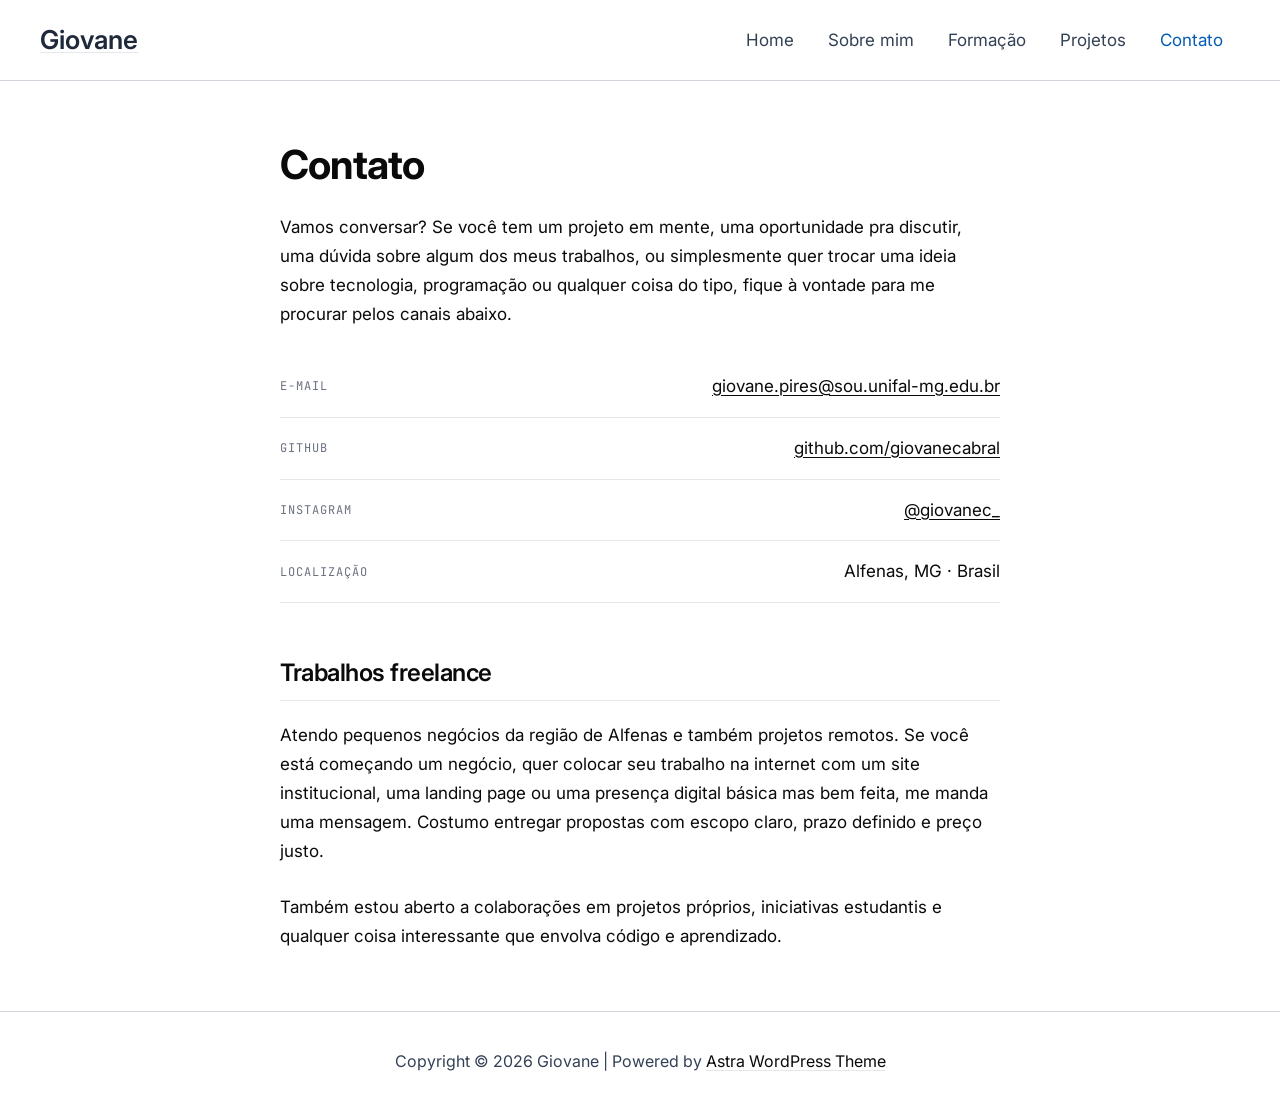
==== contato/index.html @ 5b6671aa "primeiro commit do site" ====
<!DOCTYPE html>
<html lang="en-US">
<head><meta charset="UTF-8">

<meta name="viewport" content="width=device-width, initial-scale=1">
	<link rel="profile" href="https://gmpg.org/xfn/11"> 
	<title>Contato – Giovane</title>
<meta name="robots" content="max-image-preview:large">




<style id="wp-img-auto-sizes-contain-inline-css">
img:is([sizes=auto i],[sizes^="auto," i]){contain-intrinsic-size:3000px 1500px}
/*# sourceURL=wp-img-auto-sizes-contain-inline-css */
</style>
<link rel="stylesheet" id="astra-theme-css-css" href="https://giovanecabral.github.io/wp-content/themes/astra/assets/css/minified/main.min.css?ver=4.14.1" media="all">
<style id="astra-theme-css-inline-css">
:root{--ast-post-nav-space:0;--ast-container-default-xlg-padding:2.5em;--ast-container-default-lg-padding:2.5em;--ast-container-default-slg-padding:2em;--ast-container-default-md-padding:2.5em;--ast-container-default-sm-padding:2.5em;--ast-container-default-xs-padding:2.4em;--ast-container-default-xxs-padding:1.8em;--ast-code-block-background:#ECEFF3;--ast-comment-inputs-background:#F9FAFB;--ast-normal-container-width:1200px;--ast-narrow-container-width:750px;--ast-blog-title-font-weight:600;--ast-blog-meta-weight:600;--ast-global-color-primary:var(--ast-global-color-4);--ast-global-color-secondary:var(--ast-global-color-5);--ast-global-color-alternate-background:var(--ast-global-color-6);--ast-global-color-subtle-background:var(--ast-global-color-7);--ast-bg-style-guide:var( --ast-global-color-secondary,var(--ast-global-color-5) );--ast-shadow-style-guide:0px 0px 4px 0 #00000057;--ast-global-dark-bg-style:#fff;--ast-global-dark-lfs:#fbfbfb;--ast-widget-bg-color:#fafafa;--ast-wc-container-head-bg-color:#fbfbfb;--ast-title-layout-bg:#eeeeee;--ast-search-border-color:#e7e7e7;--ast-lifter-hover-bg:#e6e6e6;--ast-gallery-block-color:#000;--srfm-color-input-label:var(--ast-global-color-2);}html{font-size:100%;}a{color:var(--ast-global-color-0);}a:hover,a:focus{color:var(--ast-global-color-1);}body,button,input,select,textarea,.ast-button,.ast-custom-button{font-family:-apple-system,BlinkMacSystemFont,Segoe UI,Roboto,Oxygen-Sans,Ubuntu,Cantarell,Helvetica Neue,sans-serif;font-weight:400;font-size:16px;font-size:1rem;line-height:var(--ast-body-line-height,1.65);}blockquote{color:var(--ast-global-color-3);}h1,h2,h3,h4,h5,h6,.entry-content :where(h1,h2,h3,h4,h5,h6),.site-title,.site-title a{font-weight:600;}.ast-site-identity .site-title a{color:var(--ast-global-color-2);}.site-title{font-size:26px;font-size:1.625rem;display:block;}.site-header .site-description{font-size:15px;font-size:0.9375rem;display:none;}.entry-title{font-size:20px;font-size:1.25rem;}.ast-blog-single-element.ast-taxonomy-container a{font-size:14px;font-size:0.875rem;}.ast-blog-meta-container{font-size:13px;font-size:0.8125rem;}.archive .ast-article-post .ast-article-inner,.blog .ast-article-post .ast-article-inner,.archive .ast-article-post .ast-article-inner:hover,.blog .ast-article-post .ast-article-inner:hover{border-top-left-radius:6px;border-top-right-radius:6px;border-bottom-right-radius:6px;border-bottom-left-radius:6px;overflow:hidden;}h1,.entry-content :where(h1){font-size:36px;font-size:2.25rem;font-weight:600;line-height:1.4em;}h2,.entry-content :where(h2){font-size:30px;font-size:1.875rem;font-weight:600;line-height:1.3em;}h3,.entry-content :where(h3){font-size:24px;font-size:1.5rem;font-weight:600;line-height:1.3em;}h4,.entry-content :where(h4){font-size:20px;font-size:1.25rem;line-height:1.2em;font-weight:600;}h5,.entry-content :where(h5){font-size:18px;font-size:1.125rem;line-height:1.2em;font-weight:600;}h6,.entry-content :where(h6){font-size:16px;font-size:1rem;line-height:1.25em;font-weight:600;}::selection{background-color:var(--ast-global-color-0);color:#ffffff;}body,h1,h2,h3,h4,h5,h6,.entry-title a,.entry-content :where(h1,h2,h3,h4,h5,h6){color:var(--ast-global-color-3);}.tagcloud a:hover,.tagcloud a:focus,.tagcloud a.current-item{color:#ffffff;border-color:var(--ast-global-color-0);background-color:var(--ast-global-color-0);}input:focus,input[type="text"]:focus,input[type="email"]:focus,input[type="url"]:focus,input[type="password"]:focus,input[type="reset"]:focus,input[type="search"]:focus,textarea:focus{border-color:var(--ast-global-color-0);}input[type="radio"]:checked,input[type=reset],input[type="checkbox"]:checked,input[type="checkbox"]:hover:checked,input[type="checkbox"]:focus:checked,input[type=range]::-webkit-slider-thumb{border-color:var(--ast-global-color-0);background-color:var(--ast-global-color-0);box-shadow:none;}.site-footer a:hover + .post-count,.site-footer a:focus + .post-count{background:var(--ast-global-color-0);border-color:var(--ast-global-color-0);}.single .nav-links .nav-previous,.single .nav-links .nav-next{color:var(--ast-global-color-0);}.entry-meta,.entry-meta *{line-height:1.45;color:var(--ast-global-color-0);font-weight:600;}.entry-meta a:not(.ast-button):hover,.entry-meta a:not(.ast-button):hover *,.entry-meta a:not(.ast-button):focus,.entry-meta a:not(.ast-button):focus *,.page-links > .page-link,.page-links .page-link:hover,.post-navigation a:hover{color:var(--ast-global-color-1);}#cat option,.secondary .calendar_wrap thead a,.secondary .calendar_wrap thead a:visited{color:var(--ast-global-color-0);}.secondary .calendar_wrap #today,.ast-progress-val span{background:var(--ast-global-color-0);}.secondary a:hover + .post-count,.secondary a:focus + .post-count{background:var(--ast-global-color-0);border-color:var(--ast-global-color-0);}.calendar_wrap #today > a{color:#ffffff;}.page-links .page-link,.single .post-navigation a{color:var(--ast-global-color-3);}.ast-search-menu-icon .search-form button.search-submit{padding:0 4px;}.ast-search-menu-icon form.search-form{padding-right:0;}.ast-header-search .ast-search-menu-icon.ast-dropdown-active .search-form,.ast-header-search .ast-search-menu-icon.ast-dropdown-active .search-field:focus{transition:all 0.2s;}.search-form input.search-field:focus{outline:none;}.ast-mobile-header-content .ast-builder-layout-element:not(.ast-builder-menu):not(.ast-header-divider-element),.ast-mobile-popup-content .ast-builder-layout-element:not(.ast-builder-menu):not(.ast-header-divider-element){padding:15px 20px;}.ast-search-menu-icon .search-form button.search-submit:focus,.ast-theme-transparent-header .ast-header-search .ast-dropdown-active .ast-icon,.ast-theme-transparent-header .ast-inline-search .search-field:focus .ast-icon{color:var(--ast-global-color-1);}.ast-desktop .ast-header-search .slide-search .search-form{border:2px solid var(--ast-global-color-0);}.ast-header-search .slide-search .search-field{background-color:var(--ast-global-dark-bg-style);}.ast-archive-title{color:var(--ast-global-color-2);}.widget-title{font-size:22px;font-size:1.375rem;color:var(--ast-global-color-2);}.ast-single-post .entry-content a,.ast-comment-content a:not(.ast-comment-edit-reply-wrap a){text-decoration:underline;}.ast-single-post .entry-content .uagb-tab a,.ast-single-post .entry-content .uagb-ifb-cta a,.ast-single-post .entry-content .uabb-module-content a,.ast-single-post .entry-content .uagb-post-grid a,.ast-single-post .entry-content .uagb-timeline a,.ast-single-post .entry-content .uagb-toc__wrap a,.ast-single-post .entry-content .uagb-taxomony-box a,.entry-content .wp-block-latest-posts > li > a,.ast-single-post .entry-content .wp-block-file__button,a.ast-post-filter-single,.ast-single-post .ast-comment-content .comment-reply-link,.ast-single-post .ast-comment-content .comment-edit-link{text-decoration:none;}.ast-search-menu-icon.slide-search a:focus-visible:focus-visible,.astra-search-icon:focus-visible,#close:focus-visible,a:focus-visible,.ast-menu-toggle:focus-visible,.site .skip-link:focus-visible,.wp-block-loginout input:focus-visible,.wp-block-search.wp-block-search__button-inside .wp-block-search__inside-wrapper,.ast-header-navigation-arrow:focus-visible,.ast-orders-table__row .ast-orders-table__cell:focus-visible,a#ast-apply-coupon:focus-visible,#ast-apply-coupon:focus-visible,#close:focus-visible,.button.search-submit:focus-visible,#search_submit:focus,.normal-search:focus-visible,.ast-header-account-wrap:focus-visible,.astra-cart-drawer-close:focus,.ast-single-variation:focus,.ast-button:focus,.ast-builder-button-wrap:has(.ast-custom-button-link:focus),.ast-builder-button-wrap .ast-custom-button-link:focus{outline-style:dotted;outline-color:inherit;outline-width:thin;}input:focus,input[type="text"]:focus,input[type="email"]:focus,input[type="url"]:focus,input[type="password"]:focus,input[type="reset"]:focus,input[type="search"]:focus,input[type="number"]:focus,textarea:focus,.wp-block-search__input:focus,[data-section="section-header-mobile-trigger"] .ast-button-wrap .ast-mobile-menu-trigger-minimal:focus,.ast-mobile-popup-drawer.active .menu-toggle-close:focus,#ast-scroll-top:focus,#coupon_code:focus,#ast-coupon-code:focus{border-style:dotted;border-color:inherit;border-width:thin;}input{outline:none;}.ast-logo-title-inline .site-logo-img{padding-right:1em;}body .ast-oembed-container *{position:absolute;top:0;width:100%;height:100%;left:0;}body .wp-block-embed-pocket-casts .ast-oembed-container *{position:unset;}.ast-single-post-featured-section + article {margin-top: 2em;}.site-content .ast-single-post-featured-section img {width: 100%;overflow: hidden;object-fit: cover;}.ast-separate-container .site-content .ast-single-post-featured-section + article {margin-top: -80px;z-index: 9;position: relative;border-radius: 4px;}@media (min-width: 922px) {.ast-no-sidebar .site-content .ast-article-image-container--wide {margin-left: -120px;margin-right: -120px;max-width: unset;width: unset;}.ast-left-sidebar .site-content .ast-article-image-container--wide,.ast-right-sidebar .site-content .ast-article-image-container--wide {margin-left: -10px;margin-right: -10px;}.site-content .ast-article-image-container--full {margin-left: calc( -50vw + 50%);margin-right: calc( -50vw + 50%);max-width: 100vw;width: 100vw;}.ast-left-sidebar .site-content .ast-article-image-container--full,.ast-right-sidebar .site-content .ast-article-image-container--full {margin-left: -10px;margin-right: -10px;max-width: inherit;width: auto;}}.site > .ast-single-related-posts-container {margin-top: 0;}@media (min-width: 922px) {.ast-desktop .ast-container--narrow {max-width: var(--ast-narrow-container-width);margin: 0 auto;}}input[type="text"],input[type="number"],input[type="email"],input[type="url"],input[type="password"],input[type="search"],input[type=reset],input[type=tel],input[type=date],select,textarea{font-size:16px;font-style:normal;font-weight:400;line-height:24px;width:100%;padding:12px 16px;border-radius:4px;box-shadow:0px 1px 2px 0px rgba(0,0,0,0.05);color:var(--ast-form-input-text,#475569);}input[type="text"],input[type="number"],input[type="email"],input[type="url"],input[type="password"],input[type="search"],input[type=reset],input[type=tel],input[type=date],select{height:40px;}input[type="date"]{border-width:1px;border-style:solid;border-color:var(--ast-border-color);background:var( --ast-global-color-secondary,var(--ast-global-color-5) );}input[type="text"]:focus,input[type="number"]:focus,input[type="email"]:focus,input[type="url"]:focus,input[type="password"]:focus,input[type="search"]:focus,input[type=reset]:focus,input[type="tel"]:focus,input[type="date"]:focus,select:focus,textarea:focus{border-color:#046BD2;box-shadow:none;outline:none;color:var(--ast-form-input-focus-text,#475569);}label,legend{color:var(--ast-global-color-2,#111827 );font-size:14px;font-style:normal;font-weight:500;line-height:20px;}select{padding:6px 10px;}fieldset{padding:30px;border-radius:4px;}button,.ast-button,.button,input[type="button"],input[type="reset"],input[type="submit"],a:where(.wp-block-button__link){border-radius:4px;box-shadow:0px 1px 2px 0px rgba(0,0,0,0.05);}:root{--ast-comment-inputs-background:#FFF;}::placeholder{color:var(--ast-form-field-color,#9CA3AF);}::-ms-input-placeholder{color:var(--ast-form-field-color,#9CA3AF);}@media (max-width:921.99px){#ast-desktop-header{display:none;}}@media (min-width:922px){#ast-mobile-header{display:none;}}.wp-block-buttons.aligncenter{justify-content:center;}@media (max-width:921px){.ast-theme-transparent-header #primary,.ast-theme-transparent-header #secondary{padding:0;}}@media (max-width:921px){.ast-plain-container.ast-no-sidebar #primary{padding:0;}}.ast-plain-container.ast-no-sidebar #primary{margin-top:0;margin-bottom:0;}@media (min-width:1200px){.ast-plain-container.ast-no-sidebar #primary{margin-top:60px;margin-bottom:60px;}}.wp-block-button.is-style-outline .wp-block-button__link{border-color:var(--ast-global-color-0);}div.wp-block-button.is-style-outline > .wp-block-button__link:not(.has-text-color),div.wp-block-button.wp-block-button__link.is-style-outline:not(.has-text-color){color:var(--ast-global-color-0);}.wp-block-button.is-style-outline .wp-block-button__link:hover,.wp-block-buttons .wp-block-button.is-style-outline .wp-block-button__link:focus,.wp-block-buttons .wp-block-button.is-style-outline > .wp-block-button__link:not(.has-text-color):hover,.wp-block-buttons .wp-block-button.wp-block-button__link.is-style-outline:not(.has-text-color):hover{color:#ffffff;background-color:var(--ast-global-color-1);border-color:var(--ast-global-color-1);}.post-page-numbers.current .page-link,.ast-pagination .page-numbers.current{color:#ffffff;border-color:var(--ast-global-color-0);background-color:var(--ast-global-color-0);}.wp-block-buttons .wp-block-button.is-style-outline .wp-block-button__link.wp-element-button,.ast-outline-button,.wp-block-uagb-buttons-child .uagb-buttons-repeater.ast-outline-button{border-color:var(--ast-global-color-0);border-top-width:2px;border-right-width:2px;border-bottom-width:2px;border-left-width:2px;font-family:inherit;font-weight:500;font-size:16px;font-size:1rem;line-height:1em;padding-top:13px;padding-right:30px;padding-bottom:13px;padding-left:30px;}.wp-block-buttons .wp-block-button.is-style-outline > .wp-block-button__link:not(.has-text-color),.wp-block-buttons .wp-block-button.wp-block-button__link.is-style-outline:not(.has-text-color),.ast-outline-button{color:var(--ast-global-color-0);}.wp-block-button.is-style-outline .wp-block-button__link:hover,.wp-block-buttons .wp-block-button.is-style-outline .wp-block-button__link:focus,.wp-block-buttons .wp-block-button.is-style-outline > .wp-block-button__link:not(.has-text-color):hover,.wp-block-buttons .wp-block-button.wp-block-button__link.is-style-outline:not(.has-text-color):hover,.ast-outline-button:hover,.ast-outline-button:focus,.wp-block-uagb-buttons-child .uagb-buttons-repeater.ast-outline-button:hover,.wp-block-uagb-buttons-child .uagb-buttons-repeater.ast-outline-button:focus{color:#ffffff;background-color:var(--ast-global-color-1);border-color:var(--ast-global-color-1);}.ast-single-post .entry-content a.ast-outline-button,.ast-single-post .entry-content .is-style-outline>.wp-block-button__link{text-decoration:none;}.wp-block-button .wp-block-button__link.wp-element-button.is-style-outline:not(.has-background),.wp-block-button.is-style-outline>.wp-block-button__link.wp-element-button:not(.has-background),.ast-outline-button{background-color:transparent;}.uagb-buttons-repeater.ast-outline-button{border-radius:9999px;}@media (max-width:921px){.wp-block-buttons .wp-block-button.is-style-outline .wp-block-button__link.wp-element-button,.ast-outline-button,.wp-block-uagb-buttons-child .uagb-buttons-repeater.ast-outline-button{padding-top:12px;padding-right:28px;padding-bottom:12px;padding-left:28px;}}@media (max-width:544px){.wp-block-buttons .wp-block-button.is-style-outline .wp-block-button__link.wp-element-button,.ast-outline-button,.wp-block-uagb-buttons-child .uagb-buttons-repeater.ast-outline-button{padding-top:10px;padding-right:24px;padding-bottom:10px;padding-left:24px;}}.entry-content[data-ast-blocks-layout] > figure{margin-bottom:1em;}h1.widget-title{font-weight:600;}h2.widget-title{font-weight:600;}h3.widget-title{font-weight:600;}#page{display:flex;flex-direction:column;min-height:100vh;}.ast-404-layout-1 h1.page-title{color:var(--ast-global-color-2);}.single .post-navigation a{line-height:1em;height:inherit;}.error-404 .page-sub-title{font-size:1.5rem;font-weight:inherit;}.search .site-content .content-area .search-form{margin-bottom:0;}#page .site-content{flex-grow:1;}.widget{margin-bottom:1.25em;}#secondary li{line-height:1.5em;}#secondary .wp-block-group h2{margin-bottom:0.7em;}#secondary h2{font-size:1.7rem;}.ast-separate-container .ast-article-post,.ast-separate-container .ast-article-single,.ast-separate-container .comment-respond{padding:3em;}.ast-separate-container .ast-article-single .ast-article-single{padding:0;}.ast-article-single .wp-block-post-template-is-layout-grid{padding-left:0;}.ast-separate-container .comments-title,.ast-narrow-container .comments-title{padding:1.5em 2em;}.ast-page-builder-template .comment-form-textarea,.ast-comment-formwrap .ast-grid-common-col{padding:0;}.ast-comment-formwrap{padding:0;display:inline-flex;column-gap:20px;width:100%;margin-left:0;margin-right:0;}.comments-area textarea#comment:focus,.comments-area textarea#comment:active,.comments-area .ast-comment-formwrap input[type="text"]:focus,.comments-area .ast-comment-formwrap input[type="text"]:active {box-shadow:none;outline:none;}.archive.ast-page-builder-template .entry-header{margin-top:2em;}.ast-page-builder-template .ast-comment-formwrap{width:100%;}.entry-title{margin-bottom:0.6em;}.ast-archive-description p{font-size:inherit;font-weight:inherit;line-height:inherit;}.ast-separate-container .ast-comment-list li.depth-1,.hentry{margin-bottom:1.5em;}.site-content section.ast-archive-description{margin-bottom:2em;}@media (min-width:921px){.ast-left-sidebar.ast-page-builder-template #secondary,.archive.ast-right-sidebar.ast-page-builder-template .site-main{padding-left:20px;padding-right:20px;}}@media (max-width:544px){.ast-comment-formwrap.ast-row{column-gap:10px;display:inline-block;}#ast-commentform .ast-grid-common-col{position:relative;width:100%;}}@media (min-width:1201px){.ast-separate-container .ast-article-post,.ast-separate-container .ast-article-single,.ast-separate-container .ast-author-box,.ast-separate-container .ast-404-layout-1,.ast-separate-container .no-results{padding:3em;}}@media (max-width:921px){.ast-left-sidebar #content > .ast-container{display:flex;flex-direction:column-reverse;width:100%;}}@media (min-width:922px){.ast-separate-container.ast-right-sidebar #primary,.ast-separate-container.ast-left-sidebar #primary{border:0;}.search-no-results.ast-separate-container #primary{margin-bottom:4em;}}.wp-block-button .wp-block-button__link{color:#ffffff;}.wp-block-button .wp-block-button__link:hover,.wp-block-button .wp-block-button__link:focus{color:#ffffff;background-color:var(--ast-global-color-1);border-color:var(--ast-global-color-1);}.wp-block-button .wp-block-button__link,.wp-block-search .wp-block-search__button,body .wp-block-file .wp-block-file__button{border-color:var(--ast-global-color-0);background-color:var(--ast-global-color-0);color:#ffffff;font-family:inherit;font-weight:500;line-height:1em;font-size:16px;font-size:1rem;padding-top:15px;padding-right:30px;padding-bottom:15px;padding-left:30px;}.ast-single-post .entry-content .wp-block-button .wp-block-button__link,.ast-single-post .entry-content .wp-block-search .wp-block-search__button,body .entry-content .wp-block-file .wp-block-file__button{text-decoration:none;}@media (max-width:921px){.wp-block-button .wp-block-button__link,.wp-block-search .wp-block-search__button,body .wp-block-file .wp-block-file__button{padding-top:14px;padding-right:28px;padding-bottom:14px;padding-left:28px;}}@media (max-width:544px){.wp-block-button .wp-block-button__link,.wp-block-search .wp-block-search__button,body .wp-block-file .wp-block-file__button{padding-top:12px;padding-right:24px;padding-bottom:12px;padding-left:24px;}}.menu-toggle,button,.ast-button,.ast-custom-button,.button,input#submit,input[type="button"],input[type="submit"],input[type="reset"],#comments .submit,.search .search-submit,form[CLASS*="wp-block-search__"].wp-block-search .wp-block-search__inside-wrapper .wp-block-search__button,body .wp-block-file .wp-block-file__button,.search .search-submit{border-style:solid;border-top-width:0;border-right-width:0;border-left-width:0;border-bottom-width:0;color:#ffffff;border-color:var(--ast-global-color-0);background-color:var(--ast-global-color-0);padding-top:15px;padding-right:30px;padding-bottom:15px;padding-left:30px;font-family:inherit;font-weight:500;font-size:16px;font-size:1rem;line-height:1em;}button:focus,.menu-toggle:hover,button:hover,.ast-button:hover,.ast-custom-button:hover .button:hover,.ast-custom-button:hover ,input[type=reset]:hover,input[type=reset]:focus,input#submit:hover,input#submit:focus,input[type="button"]:hover,input[type="button"]:focus,input[type="submit"]:hover,input[type="submit"]:focus,form[CLASS*="wp-block-search__"].wp-block-search .wp-block-search__inside-wrapper .wp-block-search__button:hover,form[CLASS*="wp-block-search__"].wp-block-search .wp-block-search__inside-wrapper .wp-block-search__button:focus,body .wp-block-file .wp-block-file__button:hover,body .wp-block-file .wp-block-file__button:focus{color:#ffffff;background-color:var(--ast-global-color-1);border-color:var(--ast-global-color-1);}form[CLASS*="wp-block-search__"].wp-block-search .wp-block-search__inside-wrapper .wp-block-search__button.has-icon{padding-top:calc(15px - 3px);padding-right:calc(30px - 3px);padding-bottom:calc(15px - 3px);padding-left:calc(30px - 3px);}@media (max-width:921px){.menu-toggle,button,.ast-button,.ast-custom-button,.button,input#submit,input[type="button"],input[type="submit"],input[type="reset"],#comments .submit,.search .search-submit,form[CLASS*="wp-block-search__"].wp-block-search .wp-block-search__inside-wrapper .wp-block-search__button,body .wp-block-file .wp-block-file__button,.search .search-submit{padding-top:14px;padding-right:28px;padding-bottom:14px;padding-left:28px;}}@media (max-width:544px){.menu-toggle,button,.ast-button,.ast-custom-button,.button,input#submit,input[type="button"],input[type="submit"],input[type="reset"],#comments .submit,.search .search-submit,form[CLASS*="wp-block-search__"].wp-block-search .wp-block-search__inside-wrapper .wp-block-search__button,body .wp-block-file .wp-block-file__button,.search .search-submit{padding-top:12px;padding-right:24px;padding-bottom:12px;padding-left:24px;}}@media (max-width:921px){.ast-mobile-header-stack .main-header-bar .ast-search-menu-icon{display:inline-block;}.ast-header-break-point.ast-header-custom-item-outside .ast-mobile-header-stack .main-header-bar .ast-search-icon{margin:0;}.ast-comment-avatar-wrap img{max-width:2.5em;}.ast-comment-meta{padding:0 1.8888em 1.3333em;}}@media (min-width:544px){.ast-container{max-width:100%;}}@media (max-width:544px){.ast-separate-container .ast-article-post,.ast-separate-container .ast-article-single,.ast-separate-container .comments-title,.ast-separate-container .ast-archive-description{padding:1.5em 1em;}.ast-separate-container #content .ast-container{padding-left:0.54em;padding-right:0.54em;}.ast-separate-container .ast-comment-list .bypostauthor{padding:.5em;}.ast-search-menu-icon.ast-dropdown-active .search-field{width:170px;}} #ast-mobile-header .ast-site-header-cart-li a{pointer-events:none;}.ast-separate-container{background-color:var(--ast-global-color-5);}@media (max-width:921px){.site-title{display:block;}.site-header .site-description{display:none;}h1,.entry-content :where(h1){font-size:30px;font-size:1.875rem;}h2,.entry-content :where(h2){font-size:25px;font-size:1.5625rem;}h3,.entry-content :where(h3){font-size:20px;font-size:1.25rem;}}@media (max-width:544px){.site-title{display:block;}.site-header .site-description{display:none;}h1,.entry-content :where(h1){font-size:30px;font-size:1.875rem;}h2,.entry-content :where(h2){font-size:25px;font-size:1.5625rem;}h3,.entry-content :where(h3){font-size:20px;font-size:1.25rem;}}@media (max-width:921px){html{font-size:91.2%;}}@media (max-width:544px){html{font-size:91.2%;}}@media (min-width:922px){.ast-container{max-width:1240px;}}@media (min-width:922px){.site-content .ast-container{display:flex;}}@media (max-width:921px){.site-content .ast-container{flex-direction:column;}}.entry-content :where(h1,h2,h3,h4,h5,h6){clear:none;}@media (min-width:922px){.main-header-menu .sub-menu .menu-item.ast-left-align-sub-menu:hover > .sub-menu,.main-header-menu .sub-menu .menu-item.ast-left-align-sub-menu.focus > .sub-menu{margin-left:-0px;}}.entry-content li > p{margin-bottom:0;}.site .comments-area{padding-bottom:2em;margin-top:2em;}.wp-block-file {display: flex;align-items: center;flex-wrap: wrap;justify-content: space-between;}.wp-block-pullquote {border: none;}.wp-block-pullquote blockquote::before {content: "\201D";font-family: "Helvetica",sans-serif;display: flex;transform: rotate( 180deg );font-size: 6rem;font-style: normal;line-height: 1;font-weight: bold;align-items: center;justify-content: center;}.has-text-align-right > blockquote::before {justify-content: flex-start;}.has-text-align-left > blockquote::before {justify-content: flex-end;}figure.wp-block-pullquote.is-style-solid-color blockquote {max-width: 100%;text-align: inherit;}:root {--wp--custom--ast-default-block-top-padding: 3em;--wp--custom--ast-default-block-right-padding: 3em;--wp--custom--ast-default-block-bottom-padding: 3em;--wp--custom--ast-default-block-left-padding: 3em;--wp--custom--ast-container-width: 1200px;--wp--custom--ast-content-width-size: 1200px;--wp--custom--ast-wide-width-size: calc(1200px + var(--wp--custom--ast-default-block-left-padding) + var(--wp--custom--ast-default-block-right-padding));}.ast-narrow-container {--wp--custom--ast-content-width-size: 750px;--wp--custom--ast-wide-width-size: 750px;}@media(max-width: 921px) {:root {--wp--custom--ast-default-block-top-padding: 3em;--wp--custom--ast-default-block-right-padding: 2em;--wp--custom--ast-default-block-bottom-padding: 3em;--wp--custom--ast-default-block-left-padding: 2em;}}@media(max-width: 544px) {:root {--wp--custom--ast-default-block-top-padding: 3em;--wp--custom--ast-default-block-right-padding: 1.5em;--wp--custom--ast-default-block-bottom-padding: 3em;--wp--custom--ast-default-block-left-padding: 1.5em;}}.entry-content > .wp-block-group,.entry-content > .wp-block-cover,.entry-content > .wp-block-columns {padding-top: var(--wp--custom--ast-default-block-top-padding);padding-right: var(--wp--custom--ast-default-block-right-padding);padding-bottom: var(--wp--custom--ast-default-block-bottom-padding);padding-left: var(--wp--custom--ast-default-block-left-padding);}.ast-plain-container.ast-no-sidebar .entry-content > .alignfull,.ast-page-builder-template .ast-no-sidebar .entry-content > .alignfull {margin-left: calc( -50vw + 50%);margin-right: calc( -50vw + 50%);max-width: 100vw;width: 100vw;}.ast-plain-container.ast-no-sidebar .entry-content .alignfull .alignfull,.ast-page-builder-template.ast-no-sidebar .entry-content .alignfull .alignfull,.ast-plain-container.ast-no-sidebar .entry-content .alignfull .alignwide,.ast-page-builder-template.ast-no-sidebar .entry-content .alignfull .alignwide,.ast-plain-container.ast-no-sidebar .entry-content .alignwide .alignfull,.ast-page-builder-template.ast-no-sidebar .entry-content .alignwide .alignfull,.ast-plain-container.ast-no-sidebar .entry-content .alignwide .alignwide,.ast-page-builder-template.ast-no-sidebar .entry-content .alignwide .alignwide,.ast-plain-container.ast-no-sidebar .entry-content .wp-block-column .alignfull,.ast-page-builder-template.ast-no-sidebar .entry-content .wp-block-column .alignfull,.ast-plain-container.ast-no-sidebar .entry-content .wp-block-column .alignwide,.ast-page-builder-template.ast-no-sidebar .entry-content .wp-block-column .alignwide {margin-left: auto;margin-right: auto;width: 100%;}[data-ast-blocks-layout] .wp-block-separator:not(.is-style-dots) {height: 0;}[data-ast-blocks-layout] .wp-block-separator {margin: 20px auto;}[data-ast-blocks-layout] .wp-block-separator:not(.is-style-wide):not(.is-style-dots) {max-width: 100px;}[data-ast-blocks-layout] .wp-block-separator.has-background {padding: 0;}.entry-content[data-ast-blocks-layout] > * {max-width: var(--wp--custom--ast-content-width-size);margin-left: auto;margin-right: auto;}.entry-content[data-ast-blocks-layout] > .alignwide {max-width: var(--wp--custom--ast-wide-width-size);}.entry-content[data-ast-blocks-layout] .alignfull {max-width: none;}.entry-content .wp-block-columns {margin-bottom: 0;}blockquote {margin: 1.5em;border-color: rgba(0,0,0,0.05);}.wp-block-quote:not(.has-text-align-right):not(.has-text-align-center) {border-left: 5px solid rgba(0,0,0,0.05);}.has-text-align-right > blockquote,blockquote.has-text-align-right {border-right: 5px solid rgba(0,0,0,0.05);}.has-text-align-left > blockquote,blockquote.has-text-align-left {border-left: 5px solid rgba(0,0,0,0.05);}.wp-block-site-tagline,.wp-block-latest-posts .read-more {margin-top: 15px;}.wp-block-loginout p label {display: block;}.wp-block-loginout p:not(.login-remember):not(.login-submit) input {width: 100%;}.wp-block-loginout input:focus {border-color: transparent;}.wp-block-loginout input:focus {outline: thin dotted;}.entry-content .wp-block-media-text .wp-block-media-text__content {padding: 0 0 0 8%;}.entry-content .wp-block-media-text.has-media-on-the-right .wp-block-media-text__content {padding: 0 8% 0 0;}.entry-content .wp-block-media-text.has-background .wp-block-media-text__content {padding: 8%;}.entry-content .wp-block-cover:not([class*="background-color"]):not(.has-text-color.has-link-color) .wp-block-cover__inner-container,.entry-content .wp-block-cover:not([class*="background-color"]) .wp-block-cover-image-text,.entry-content .wp-block-cover:not([class*="background-color"]) .wp-block-cover-text,.entry-content .wp-block-cover-image:not([class*="background-color"]) .wp-block-cover__inner-container,.entry-content .wp-block-cover-image:not([class*="background-color"]) .wp-block-cover-image-text,.entry-content .wp-block-cover-image:not([class*="background-color"]) .wp-block-cover-text {color: var(--ast-global-color-primary,var(--ast-global-color-5));}.wp-block-loginout .login-remember input {width: 1.1rem;height: 1.1rem;margin: 0 5px 4px 0;vertical-align: middle;}.wp-block-latest-posts > li > *:first-child,.wp-block-latest-posts:not(.is-grid) > li:first-child {margin-top: 0;}.entry-content > .wp-block-buttons,.entry-content > .wp-block-uagb-buttons {margin-bottom: 1.5em;}.wp-block-search__inside-wrapper .wp-block-search__input {padding: 0 10px;color: var(--ast-global-color-3);background: var(--ast-global-color-primary,var(--ast-global-color-5));border-color: var(--ast-border-color);}.wp-block-latest-posts .read-more {margin-bottom: 1.5em;}.wp-block-search__no-button .wp-block-search__inside-wrapper .wp-block-search__input {padding-top: 5px;padding-bottom: 5px;}.wp-block-latest-posts .wp-block-latest-posts__post-date,.wp-block-latest-posts .wp-block-latest-posts__post-author {font-size: 1rem;}.wp-block-latest-posts > li > *,.wp-block-latest-posts:not(.is-grid) > li {margin-top: 12px;margin-bottom: 12px;}.ast-page-builder-template .entry-content[data-ast-blocks-layout] > .alignwide:where(:not(.uagb-is-root-container):not(.spectra-is-root-container)) > * {max-width: var(--wp--custom--ast-wide-width-size);}.ast-page-builder-template .entry-content[data-ast-blocks-layout] > .inherit-container-width > *,.ast-page-builder-template .entry-content[data-ast-blocks-layout] > *:not(.wp-block-group):where(:not(.uagb-is-root-container):not(.spectra-is-root-container)) > *,.entry-content[data-ast-blocks-layout] > .wp-block-cover .wp-block-cover__inner-container {max-width: none ;margin-left: auto;margin-right: auto;}.ast-page-builder-template .entry-content[data-ast-blocks-layout] > *,.ast-page-builder-template .entry-content[data-ast-blocks-layout] > .alignfull:where(:not(.wp-block-group):not(.uagb-is-root-container):not(.spectra-is-root-container)) > * {max-width: none;}.entry-content[data-ast-blocks-layout] .wp-block-cover:not(.alignleft):not(.alignright) {width: auto;}@media(max-width: 1200px) {.ast-separate-container .entry-content > .alignfull,.ast-separate-container .entry-content[data-ast-blocks-layout] > .alignwide,.ast-plain-container .entry-content[data-ast-blocks-layout] > .alignwide,.ast-plain-container .entry-content .alignfull {margin-left: calc(-1 * min(var(--ast-container-default-xlg-padding),20px)) ;margin-right: calc(-1 * min(var(--ast-container-default-xlg-padding),20px));}}@media(min-width: 1201px) {.ast-separate-container .entry-content > .alignfull {margin-left: calc(-1 * var(--ast-container-default-xlg-padding) );margin-right: calc(-1 * var(--ast-container-default-xlg-padding) );}.ast-separate-container .entry-content[data-ast-blocks-layout] > .alignwide,.ast-plain-container .entry-content[data-ast-blocks-layout] > .alignwide {margin-left: auto;margin-right: auto;}}@media(min-width: 921px) {.ast-separate-container .entry-content .wp-block-group.alignwide:not(.inherit-container-width) > :where(:not(.alignleft):not(.alignright)),.ast-plain-container .entry-content .wp-block-group.alignwide:not(.inherit-container-width) > :where(:not(.alignleft):not(.alignright)) {max-width: calc( var(--wp--custom--ast-content-width-size) + 80px );}.ast-plain-container.ast-right-sidebar .entry-content[data-ast-blocks-layout] .alignfull,.ast-plain-container.ast-left-sidebar .entry-content[data-ast-blocks-layout] .alignfull {margin-left: -60px;margin-right: -60px;}}@media(min-width: 544px) {.entry-content > .alignleft {margin-right: 20px;}.entry-content > .alignright {margin-left: 20px;}}@media (max-width:544px){.wp-block-columns .wp-block-column:not(:last-child){margin-bottom:20px;}.wp-block-latest-posts{margin:0;}}@media( max-width: 600px ) {.entry-content .wp-block-media-text .wp-block-media-text__content,.entry-content .wp-block-media-text.has-media-on-the-right .wp-block-media-text__content {padding: 8% 0 0;}.entry-content .wp-block-media-text.has-background .wp-block-media-text__content {padding: 8%;}}.ast-page-builder-template .entry-header {padding-left: 0;}.ast-narrow-container .site-content .wp-block-uagb-image--align-full .wp-block-uagb-image__figure {max-width: 100%;margin-left: auto;margin-right: auto;}.entry-content ul,.entry-content ol {padding: revert;margin: revert;padding-left: 20px;}.entry-content ul.wc-block-product-template{padding: 0;}:root .has-ast-global-color-0-color{color:var(--ast-global-color-0);}:root .has-ast-global-color-0-background-color{background-color:var(--ast-global-color-0);}:root .wp-block-button .has-ast-global-color-0-color{color:var(--ast-global-color-0);}:root .wp-block-button .has-ast-global-color-0-background-color{background-color:var(--ast-global-color-0);}:root .has-ast-global-color-1-color{color:var(--ast-global-color-1);}:root .has-ast-global-color-1-background-color{background-color:var(--ast-global-color-1);}:root .wp-block-button .has-ast-global-color-1-color{color:var(--ast-global-color-1);}:root .wp-block-button .has-ast-global-color-1-background-color{background-color:var(--ast-global-color-1);}:root .has-ast-global-color-2-color{color:var(--ast-global-color-2);}:root .has-ast-global-color-2-background-color{background-color:var(--ast-global-color-2);}:root .wp-block-button .has-ast-global-color-2-color{color:var(--ast-global-color-2);}:root .wp-block-button .has-ast-global-color-2-background-color{background-color:var(--ast-global-color-2);}:root .has-ast-global-color-3-color{color:var(--ast-global-color-3);}:root .has-ast-global-color-3-background-color{background-color:var(--ast-global-color-3);}:root .wp-block-button .has-ast-global-color-3-color{color:var(--ast-global-color-3);}:root .wp-block-button .has-ast-global-color-3-background-color{background-color:var(--ast-global-color-3);}:root .has-ast-global-color-4-color{color:var(--ast-global-color-4);}:root .has-ast-global-color-4-background-color{background-color:var(--ast-global-color-4);}:root .wp-block-button .has-ast-global-color-4-color{color:var(--ast-global-color-4);}:root .wp-block-button .has-ast-global-color-4-background-color{background-color:var(--ast-global-color-4);}:root .has-ast-global-color-5-color{color:var(--ast-global-color-5);}:root .has-ast-global-color-5-background-color{background-color:var(--ast-global-color-5);}:root .wp-block-button .has-ast-global-color-5-color{color:var(--ast-global-color-5);}:root .wp-block-button .has-ast-global-color-5-background-color{background-color:var(--ast-global-color-5);}:root .has-ast-global-color-6-color{color:var(--ast-global-color-6);}:root .has-ast-global-color-6-background-color{background-color:var(--ast-global-color-6);}:root .wp-block-button .has-ast-global-color-6-color{color:var(--ast-global-color-6);}:root .wp-block-button .has-ast-global-color-6-background-color{background-color:var(--ast-global-color-6);}:root .has-ast-global-color-7-color{color:var(--ast-global-color-7);}:root .has-ast-global-color-7-background-color{background-color:var(--ast-global-color-7);}:root .wp-block-button .has-ast-global-color-7-color{color:var(--ast-global-color-7);}:root .wp-block-button .has-ast-global-color-7-background-color{background-color:var(--ast-global-color-7);}:root .has-ast-global-color-8-color{color:var(--ast-global-color-8);}:root .has-ast-global-color-8-background-color{background-color:var(--ast-global-color-8);}:root .wp-block-button .has-ast-global-color-8-color{color:var(--ast-global-color-8);}:root .wp-block-button .has-ast-global-color-8-background-color{background-color:var(--ast-global-color-8);}:root{--ast-global-color-0:#046bd2;--ast-global-color-1:#045cb4;--ast-global-color-2:#1e293b;--ast-global-color-3:#334155;--ast-global-color-4:#FFFFFF;--ast-global-color-5:#F0F5FA;--ast-global-color-6:#111111;--ast-global-color-7:#D1D5DB;--ast-global-color-8:#111111;}:root {--ast-border-color : var(--ast-global-color-7);}.ast-single-entry-banner {-js-display: flex;display: flex;flex-direction: column;justify-content: center;text-align: center;position: relative;background: var(--ast-title-layout-bg);}.ast-single-entry-banner[data-banner-layout="layout-1"] {max-width: 1200px;background: inherit;padding: 20px 0;}.ast-single-entry-banner[data-banner-width-type="custom"] {margin: 0 auto;width: 100%;}.ast-single-entry-banner + .site-content .entry-header {margin-bottom: 0;}.site .ast-author-avatar {--ast-author-avatar-size: ;}a.ast-underline-text {text-decoration: underline;}.ast-container > .ast-terms-link {position: relative;display: block;}a.ast-button.ast-badge-tax {padding: 4px 8px;border-radius: 3px;font-size: inherit;}header.entry-header{text-align:left;}header.entry-header .entry-title{font-weight:600;font-size:32px;font-size:2rem;}header.entry-header > *:not(:last-child){margin-bottom:10px;}header.entry-header .post-thumb-img-content{text-align:center;}header.entry-header .post-thumb img,.ast-single-post-featured-section.post-thumb img{aspect-ratio:16/9;width:100%;height:100%;}@media (max-width:921px){header.entry-header{text-align:left;}}@media (max-width:544px){header.entry-header{text-align:left;}}.ast-archive-entry-banner {-js-display: flex;display: flex;flex-direction: column;justify-content: center;text-align: center;position: relative;background: var(--ast-title-layout-bg);}.ast-archive-entry-banner[data-banner-width-type="custom"] {margin: 0 auto;width: 100%;}.ast-archive-entry-banner[data-banner-layout="layout-1"] {background: inherit;padding: 20px 0;text-align: left;}body.archive .ast-archive-description{max-width:1200px;width:100%;text-align:left;padding-top:3em;padding-right:3em;padding-bottom:3em;padding-left:3em;}body.archive .ast-archive-description .ast-archive-title,body.archive .ast-archive-description .ast-archive-title *{font-weight:600;font-size:32px;font-size:2rem;}body.archive .ast-archive-description > *:not(:last-child){margin-bottom:10px;}@media (max-width:921px){body.archive .ast-archive-description{text-align:left;}}@media (max-width:544px){body.archive .ast-archive-description{text-align:left;}}.ast-breadcrumbs .trail-browse,.ast-breadcrumbs .trail-items,.ast-breadcrumbs .trail-items li{display:inline-block;margin:0;padding:0;border:none;background:inherit;text-indent:0;text-decoration:none;}.ast-breadcrumbs .trail-browse{font-size:inherit;font-style:inherit;font-weight:inherit;color:inherit;}.ast-breadcrumbs .trail-items{list-style:none;}.trail-items li::after{padding:0 0.3em;content:"\00bb";}.trail-items li:last-of-type::after{display:none;}h1,h2,h3,h4,h5,h6,.entry-content :where(h1,h2,h3,h4,h5,h6){color:var(--ast-global-color-2);}.entry-title a{color:var(--ast-global-color-2);}@media (max-width:921px){.ast-builder-grid-row-container.ast-builder-grid-row-tablet-3-firstrow .ast-builder-grid-row > *:first-child,.ast-builder-grid-row-container.ast-builder-grid-row-tablet-3-lastrow .ast-builder-grid-row > *:last-child{grid-column:1 / -1;}}@media (max-width:544px){.ast-builder-grid-row-container.ast-builder-grid-row-mobile-3-firstrow .ast-builder-grid-row > *:first-child,.ast-builder-grid-row-container.ast-builder-grid-row-mobile-3-lastrow .ast-builder-grid-row > *:last-child{grid-column:1 / -1;}}.ast-builder-layout-element[data-section="title_tagline"]{display:flex;}@media (max-width:921.99px){.ast-header-break-point .ast-builder-layout-element[data-section="title_tagline"]{display:flex;}}@media (max-width:544px){.ast-header-break-point .ast-builder-layout-element[data-section="title_tagline"]{display:flex;}}.ast-builder-menu-1{font-family:inherit;font-weight:inherit;}.ast-builder-menu-1 .menu-item > .menu-link{color:var(--ast-global-color-3);}.ast-builder-menu-1 .menu-item > .ast-menu-toggle{color:var(--ast-global-color-3);}.ast-builder-menu-1 .menu-link:hover,.ast-builder-menu-1 .main-header-menu > .menu-item:hover > .menu-link,.ast-builder-menu-1 .inline-on-mobile .ast-menu-toggle:hover,.ast-builder-menu-1 .inline-on-mobile .main-header-menu > .menu-item:hover > .ast-menu-toggle{color:var(--ast-global-color-1);}.ast-builder-menu-1 .ast-menu-toggle:hover,.ast-builder-menu-1 .main-header-menu > .menu-item:hover > .ast-menu-toggle{color:var(--ast-global-color-1);}.ast-builder-menu-1 .menu-item.current-menu-item > .menu-link,.ast-builder-menu-1 .inline-on-mobile .menu-item.current-menu-item > .ast-menu-toggle,.ast-builder-menu-1 .current-menu-ancestor > .menu-link{color:var(--ast-global-color-1);}.ast-builder-menu-1 .menu-item.current-menu-item > .ast-menu-toggle{color:var(--ast-global-color-1);}.ast-builder-menu-1 .sub-menu,.ast-builder-menu-1 .inline-on-mobile .sub-menu{border-top-width:2px;border-bottom-width:0px;border-right-width:0px;border-left-width:0px;border-color:var(--ast-global-color-0);border-style:solid;}.ast-builder-menu-1 .sub-menu .sub-menu{top:-2px;}.ast-builder-menu-1 .main-header-menu > .menu-item > .sub-menu,.ast-builder-menu-1 .main-header-menu > .menu-item > .astra-full-megamenu-wrapper{margin-top:0px;}.ast-desktop .ast-builder-menu-1 .main-header-menu > .menu-item > .sub-menu:before,.ast-desktop .ast-builder-menu-1 .main-header-menu > .menu-item > .astra-full-megamenu-wrapper:before{height:calc( 0px + 2px + 5px );}.ast-desktop .ast-builder-menu-1 .menu-item .sub-menu .menu-link{border-style:none;}@media (max-width:921px){.ast-header-break-point .ast-builder-menu-1 .menu-item.menu-item-has-children > .ast-menu-toggle{top:0;}.ast-builder-menu-1 .inline-on-mobile .menu-item.menu-item-has-children > .ast-menu-toggle{right:-15px;}.ast-builder-menu-1 .menu-item-has-children > .menu-link:after{content:unset;}.ast-builder-menu-1 .main-header-menu > .menu-item > .sub-menu,.ast-builder-menu-1 .main-header-menu > .menu-item > .astra-full-megamenu-wrapper{margin-top:0;}}@media (max-width:544px){.ast-header-break-point .ast-builder-menu-1 .menu-item.menu-item-has-children > .ast-menu-toggle{top:0;}.ast-builder-menu-1 .main-header-menu > .menu-item > .sub-menu,.ast-builder-menu-1 .main-header-menu > .menu-item > .astra-full-megamenu-wrapper{margin-top:0;}}.ast-builder-menu-1{display:flex;}@media (max-width:921.99px){.ast-header-break-point .ast-builder-menu-1{display:flex;}}@media (max-width:544px){.ast-header-break-point .ast-builder-menu-1{display:flex;}}.site-below-footer-wrap{padding-top:20px;padding-bottom:20px;}.site-below-footer-wrap[data-section="section-below-footer-builder"]{background-color:var(--ast-global-color-4 );min-height:60px;border-style:solid;border-width:0px;border-top-width:1px;border-top-color:var( --ast-global-color-subtle-background,var(--ast-global-color-7) );}.site-below-footer-wrap[data-section="section-below-footer-builder"] .ast-builder-grid-row{max-width:1200px;min-height:60px;margin-left:auto;margin-right:auto;}.site-below-footer-wrap[data-section="section-below-footer-builder"] .ast-builder-grid-row,.site-below-footer-wrap[data-section="section-below-footer-builder"] .site-footer-section{align-items:center;}.site-below-footer-wrap[data-section="section-below-footer-builder"].ast-footer-row-inline .site-footer-section{display:flex;margin-bottom:0;}.ast-builder-grid-row-full .ast-builder-grid-row{grid-template-columns:1fr;}@media (max-width:921px){.site-below-footer-wrap[data-section="section-below-footer-builder"].ast-footer-row-tablet-inline .site-footer-section{display:flex;margin-bottom:0;}.site-below-footer-wrap[data-section="section-below-footer-builder"].ast-footer-row-tablet-stack .site-footer-section{display:block;margin-bottom:10px;}.ast-builder-grid-row-container.ast-builder-grid-row-tablet-full .ast-builder-grid-row{grid-template-columns:1fr;}}@media (max-width:544px){.site-below-footer-wrap[data-section="section-below-footer-builder"].ast-footer-row-mobile-inline .site-footer-section{display:flex;margin-bottom:0;}.site-below-footer-wrap[data-section="section-below-footer-builder"].ast-footer-row-mobile-stack .site-footer-section{display:block;margin-bottom:10px;}.ast-builder-grid-row-container.ast-builder-grid-row-mobile-full .ast-builder-grid-row{grid-template-columns:1fr;}}.site-below-footer-wrap[data-section="section-below-footer-builder"]{display:grid;}@media (max-width:921.99px){.ast-header-break-point .site-below-footer-wrap[data-section="section-below-footer-builder"]{display:grid;}}@media (max-width:544px){.ast-header-break-point .site-below-footer-wrap[data-section="section-below-footer-builder"]{display:grid;}}.ast-footer-copyright{text-align:center;}.ast-footer-copyright.site-footer-focus-item {color:var(--ast-global-color-3);}@media (max-width:921px){.ast-footer-copyright{text-align:center;}}@media (max-width:544px){.ast-footer-copyright{text-align:center;}}.ast-footer-copyright.site-footer-focus-item {font-size:16px;font-size:1rem;}.ast-footer-copyright.ast-builder-layout-element{display:flex;}@media (max-width:921.99px){.ast-header-break-point .ast-footer-copyright.ast-builder-layout-element{display:flex;}}@media (max-width:544px){.ast-header-break-point .ast-footer-copyright.ast-builder-layout-element{display:flex;}}.footer-widget-area.widget-area.site-footer-focus-item{width:auto;}.ast-footer-row-inline .footer-widget-area.widget-area.site-footer-focus-item{width:100%;}.ast-header-break-point .main-header-bar{border-bottom-width:1px;}@media (min-width:922px){.main-header-bar{border-bottom-width:1px;}}.main-header-menu .menu-item, #astra-footer-menu .menu-item, .main-header-bar .ast-masthead-custom-menu-items{-js-display:flex;display:flex;-webkit-box-pack:center;-webkit-justify-content:center;-moz-box-pack:center;-ms-flex-pack:center;justify-content:center;-webkit-box-orient:vertical;-webkit-box-direction:normal;-webkit-flex-direction:column;-moz-box-orient:vertical;-moz-box-direction:normal;-ms-flex-direction:column;flex-direction:column;}.main-header-menu > .menu-item > .menu-link, #astra-footer-menu > .menu-item > .menu-link{height:100%;-webkit-box-align:center;-webkit-align-items:center;-moz-box-align:center;-ms-flex-align:center;align-items:center;-js-display:flex;display:flex;}#ast-desktop-header .main-header-menu > .menu-item.menu-item-has-children > .menu-link .ast-header-navigation-arrow{padding-right:10px;margin-right:-10px;}.ast-header-break-point .main-navigation ul .menu-item .menu-link .icon-arrow:first-of-type svg{top:.2em;margin-top:0px;margin-left:0px;width:.65em;transform:translate(0, -2px) rotateZ(270deg);}.ast-mobile-popup-content .ast-submenu-expanded > .ast-menu-toggle{transform:rotateX(180deg);overflow-y:auto;}@media (min-width:922px){.ast-builder-menu .main-navigation > ul > li:last-child a{margin-right:0;}}.ast-separate-container .ast-article-inner{background-color:var(--ast-global-color-4);}@media (max-width:921px){.ast-separate-container .ast-article-inner{background-color:var(--ast-global-color-4);}}@media (max-width:544px){.ast-separate-container .ast-article-inner{background-color:var(--ast-global-color-4);}}.ast-separate-container .ast-article-single:not(.ast-related-post), .ast-separate-container .error-404, .ast-separate-container .no-results, .single.ast-separate-container .site-main .ast-author-meta, .ast-separate-container .related-posts-title-wrapper, .ast-separate-container .comments-count-wrapper, .ast-box-layout.ast-plain-container .site-content, .ast-padded-layout.ast-plain-container .site-content, .ast-separate-container .ast-archive-description, .ast-separate-container .comments-area{background-color:var(--ast-global-color-4);}@media (max-width:921px){.ast-separate-container .ast-article-single:not(.ast-related-post), .ast-separate-container .error-404, .ast-separate-container .no-results, .single.ast-separate-container .site-main .ast-author-meta, .ast-separate-container .related-posts-title-wrapper, .ast-separate-container .comments-count-wrapper, .ast-box-layout.ast-plain-container .site-content, .ast-padded-layout.ast-plain-container .site-content, .ast-separate-container .ast-archive-description{background-color:var(--ast-global-color-4);}}@media (max-width:544px){.ast-separate-container .ast-article-single:not(.ast-related-post), .ast-separate-container .error-404, .ast-separate-container .no-results, .single.ast-separate-container .site-main .ast-author-meta, .ast-separate-container .related-posts-title-wrapper, .ast-separate-container .comments-count-wrapper, .ast-box-layout.ast-plain-container .site-content, .ast-padded-layout.ast-plain-container .site-content, .ast-separate-container .ast-archive-description{background-color:var(--ast-global-color-4);}}.ast-separate-container.ast-two-container #secondary .widget{background-color:var(--ast-global-color-4);}@media (max-width:921px){.ast-separate-container.ast-two-container #secondary .widget{background-color:var(--ast-global-color-4);}}@media (max-width:544px){.ast-separate-container.ast-two-container #secondary .widget{background-color:var(--ast-global-color-4);}}.ast-plain-container, .ast-page-builder-template{background-color:var(--ast-global-color-4);}@media (max-width:921px){.ast-plain-container, .ast-page-builder-template{background-color:var(--ast-global-color-4);}}@media (max-width:544px){.ast-plain-container, .ast-page-builder-template{background-color:var(--ast-global-color-4);}}
		#ast-scroll-top {
			display: none;
			position: fixed;
			text-align: center;
			cursor: pointer;
			z-index: 99;
			width: 2.1em;
			height: 2.1em;
			line-height: 2.1;
			color: #ffffff;
			border-radius: 2px;
			content: "";
			outline: inherit;
		}
		@media (min-width: 769px) {
			#ast-scroll-top {
				content: "769";
			}
		}
		#ast-scroll-top .ast-icon.icon-arrow svg {
			margin-left: 0px;
			vertical-align: middle;
			transform: translate(0, -20%) rotate(180deg);
			width: 1.6em;
		}
		.ast-scroll-to-top-right {
			right: 30px;
			bottom: 30px;
		}
		.ast-scroll-to-top-left {
			left: 30px;
			bottom: 30px;
		}
	#ast-scroll-top{background-color:var(--ast-global-color-0);font-size:15px;}@media (max-width:921px){#ast-scroll-top .ast-icon.icon-arrow svg{width:1em;}}.ast-mobile-header-content > *,.ast-desktop-header-content > * {padding: 10px 0;height: auto;}.ast-mobile-header-content > *:first-child,.ast-desktop-header-content > *:first-child {padding-top: 10px;}.ast-mobile-header-content > .ast-builder-menu,.ast-desktop-header-content > .ast-builder-menu {padding-top: 0;}.ast-mobile-header-content > *:last-child,.ast-desktop-header-content > *:last-child {padding-bottom: 0;}.ast-mobile-header-content .ast-search-menu-icon.ast-inline-search label,.ast-desktop-header-content .ast-search-menu-icon.ast-inline-search label {width: 100%;}.ast-desktop-header-content .main-header-bar-navigation .ast-submenu-expanded > .ast-menu-toggle::before {transform: rotateX(180deg);}#ast-desktop-header .ast-desktop-header-content,.ast-mobile-header-content .ast-search-icon,.ast-desktop-header-content .ast-search-icon,.ast-mobile-header-wrap .ast-mobile-header-content,.ast-main-header-nav-open.ast-popup-nav-open .ast-mobile-header-wrap .ast-mobile-header-content,.ast-main-header-nav-open.ast-popup-nav-open .ast-desktop-header-content {display: none;}.ast-main-header-nav-open.ast-header-break-point #ast-desktop-header .ast-desktop-header-content,.ast-main-header-nav-open.ast-header-break-point .ast-mobile-header-wrap .ast-mobile-header-content {display: block;}.ast-desktop .ast-desktop-header-content .astra-menu-animation-slide-up > .menu-item > .sub-menu,.ast-desktop .ast-desktop-header-content .astra-menu-animation-slide-up > .menu-item .menu-item > .sub-menu,.ast-desktop .ast-desktop-header-content .astra-menu-animation-slide-down > .menu-item > .sub-menu,.ast-desktop .ast-desktop-header-content .astra-menu-animation-slide-down > .menu-item .menu-item > .sub-menu,.ast-desktop .ast-desktop-header-content .astra-menu-animation-fade > .menu-item > .sub-menu,.ast-desktop .ast-desktop-header-content .astra-menu-animation-fade > .menu-item .menu-item > .sub-menu {opacity: 1;visibility: visible;}.ast-hfb-header.ast-default-menu-enable.ast-header-break-point .ast-mobile-header-wrap .ast-mobile-header-content .main-header-bar-navigation {width: unset;margin: unset;}.ast-mobile-header-content.content-align-flex-end .main-header-bar-navigation .menu-item-has-children > .ast-menu-toggle,.ast-desktop-header-content.content-align-flex-end .main-header-bar-navigation .menu-item-has-children > .ast-menu-toggle {left: calc( 20px - 0.907em);right: auto;}.ast-mobile-header-content .ast-search-menu-icon,.ast-mobile-header-content .ast-search-menu-icon.slide-search,.ast-desktop-header-content .ast-search-menu-icon,.ast-desktop-header-content .ast-search-menu-icon.slide-search {width: 100%;position: relative;display: block;right: auto;transform: none;}.ast-mobile-header-content .ast-search-menu-icon.slide-search .search-form,.ast-mobile-header-content .ast-search-menu-icon .search-form,.ast-desktop-header-content .ast-search-menu-icon.slide-search .search-form,.ast-desktop-header-content .ast-search-menu-icon .search-form {right: 0;visibility: visible;opacity: 1;position: relative;top: auto;transform: none;padding: 0;display: block;overflow: hidden;}.ast-mobile-header-content .ast-search-menu-icon.ast-inline-search .search-field,.ast-mobile-header-content .ast-search-menu-icon .search-field,.ast-desktop-header-content .ast-search-menu-icon.ast-inline-search .search-field,.ast-desktop-header-content .ast-search-menu-icon .search-field {width: 100%;padding-right: 5.5em;}.ast-mobile-header-content .ast-search-menu-icon .search-submit,.ast-desktop-header-content .ast-search-menu-icon .search-submit {display: block;position: absolute;height: 100%;top: 0;right: 0;padding: 0 1em;border-radius: 0;}.ast-hfb-header.ast-default-menu-enable.ast-header-break-point .ast-mobile-header-wrap .ast-mobile-header-content .main-header-bar-navigation ul .sub-menu .menu-link {padding-left: 30px;}.ast-hfb-header.ast-default-menu-enable.ast-header-break-point .ast-mobile-header-wrap .ast-mobile-header-content .main-header-bar-navigation .sub-menu .menu-item .menu-item .menu-link {padding-left: 40px;}.ast-mobile-popup-drawer.active .ast-mobile-popup-inner{background-color:#ffffff;;}.ast-mobile-header-wrap .ast-mobile-header-content, .ast-desktop-header-content{background-color:#ffffff;;}.ast-mobile-popup-content > *, .ast-mobile-header-content > *, .ast-desktop-popup-content > *, .ast-desktop-header-content > *{padding-top:0px;padding-bottom:0px;}.content-align-flex-start .ast-builder-layout-element{justify-content:flex-start;}.content-align-flex-start .main-header-menu{text-align:left;}.ast-desktop-header-content, .ast-mobile-header-content{position:absolute;width:100%;}.ast-mobile-popup-drawer.active .menu-toggle-close{color:#3a3a3a;}.ast-mobile-header-wrap .ast-primary-header-bar,.ast-primary-header-bar .site-primary-header-wrap{min-height:80px;}.ast-desktop:not(:has(.ast-header-sticked)) .ast-primary-header-bar .main-header-menu > .menu-item{line-height:80px;}.ast-header-break-point #masthead .ast-mobile-header-wrap .ast-primary-header-bar,.ast-header-break-point #masthead .ast-mobile-header-wrap .ast-below-header-bar,.ast-header-break-point #masthead .ast-mobile-header-wrap .ast-above-header-bar{padding-left:20px;padding-right:20px;}.ast-header-break-point .ast-primary-header-bar{border-bottom-width:1px;border-bottom-color:var( --ast-global-color-subtle-background,var(--ast-global-color-7) );border-bottom-style:solid;}@media (min-width:922px){.ast-primary-header-bar{border-bottom-width:1px;border-bottom-color:var( --ast-global-color-subtle-background,var(--ast-global-color-7) );border-bottom-style:solid;}}.ast-primary-header-bar{background-color:var( --ast-global-color-primary,var(--ast-global-color-4) );}.ast-primary-header-bar{display:block;}@media (max-width:921.99px){.ast-header-break-point .ast-primary-header-bar{display:grid;}}@media (max-width:544px){.ast-header-break-point .ast-primary-header-bar{display:grid;}}[data-section="section-header-mobile-trigger"] .ast-button-wrap .ast-mobile-menu-trigger-minimal{color:var(--ast-global-color-0);border:none;background:transparent;}[data-section="section-header-mobile-trigger"] .ast-button-wrap .mobile-menu-toggle-icon .ast-mobile-svg{width:20px;height:20px;fill:var(--ast-global-color-0);}[data-section="section-header-mobile-trigger"] .ast-button-wrap .mobile-menu-wrap .mobile-menu{color:var(--ast-global-color-0);}.ast-builder-menu-mobile .main-navigation .main-header-menu .menu-item > .menu-link{color:var(--ast-global-color-3);}.ast-builder-menu-mobile .main-navigation .main-header-menu .menu-item > .ast-menu-toggle{color:var(--ast-global-color-3);}.ast-builder-menu-mobile .main-navigation .menu-link:hover, .ast-builder-menu-mobile .main-navigation .main-header-menu > .menu-item:hover > .menu-link, .ast-builder-menu-mobile .main-navigation .inline-on-mobile .ast-menu-toggle:hover, .ast-builder-menu-mobile .main-navigation .inline-on-mobile .main-header-menu > .menu-item:hover > .ast-menu-toggle{color:var(--ast-global-color-1);}.ast-builder-menu-mobile .menu-link:hover, .ast-builder-menu-mobile .main-header-menu > .menu-item:hover > .menu-link, .ast-builder-menu-mobile .main-navigation .inline-on-mobile .ast-menu-toggle:hover, .ast-builder-menu-mobile .main-navigation .inline-on-mobile .main-header-menu > .menu-item:hover > .ast-menu-toggle{color:var(--ast-global-color-1);}.ast-builder-menu-mobile .main-navigation .ast-menu-toggle:hover, .ast-builder-menu-mobile .main-navigation .main-header-menu > .menu-item:hover > .ast-menu-toggle{color:var(--ast-global-color-1);}.ast-builder-menu-mobile .main-navigation .menu-item.current-menu-item > .menu-link, .ast-builder-menu-mobile .main-navigation .inline-on-mobile .menu-item.current-menu-item > .ast-menu-toggle, .ast-builder-menu-mobile .main-navigation .menu-item.current-menu-ancestor > .menu-link, .ast-builder-menu-mobile .main-navigation .menu-item.current-menu-ancestor > .ast-menu-toggle{color:var(--ast-global-color-1);}.ast-builder-menu-mobile .main-navigation .menu-item.current-menu-item > .ast-menu-toggle{color:var(--ast-global-color-1);}.ast-builder-menu-mobile .main-navigation .menu-item.menu-item-has-children > .ast-menu-toggle{top:0;}.ast-builder-menu-mobile .main-navigation .menu-item-has-children > .menu-link:after{content:unset;}.ast-hfb-header .ast-builder-menu-mobile .main-header-menu, .ast-hfb-header .ast-builder-menu-mobile .main-navigation .menu-item .menu-link, .ast-hfb-header .ast-builder-menu-mobile .main-navigation .menu-item .sub-menu .menu-link{border-style:none;}.ast-builder-menu-mobile .main-navigation .menu-item.menu-item-has-children > .ast-menu-toggle{top:0;}@media (max-width:921px){.ast-builder-menu-mobile .main-navigation .main-header-menu .menu-item > .menu-link{color:var(--ast-global-color-3);}.ast-builder-menu-mobile .main-navigation .main-header-menu .menu-item > .ast-menu-toggle{color:var(--ast-global-color-3);}.ast-builder-menu-mobile .main-navigation .menu-link:hover, .ast-builder-menu-mobile .main-navigation .main-header-menu > .menu-item:hover > .menu-link, .ast-builder-menu-mobile .main-navigation .inline-on-mobile .ast-menu-toggle:hover, .ast-builder-menu-mobile .main-navigation .inline-on-mobile .main-header-menu > .menu-item:hover > .ast-menu-toggle{color:var(--ast-global-color-1);background:var(--ast-global-color-5);}.ast-builder-menu-mobile .main-navigation .ast-menu-toggle:hover, .ast-builder-menu-mobile .main-navigation .main-header-menu > .menu-item:hover > .ast-menu-toggle{color:var(--ast-global-color-1);}.ast-builder-menu-mobile .main-navigation .menu-item.current-menu-item > .menu-link, .ast-builder-menu-mobile .main-navigation .inline-on-mobile .menu-item.current-menu-item > .ast-menu-toggle, .ast-builder-menu-mobile .main-navigation .menu-item.current-menu-ancestor > .menu-link, .ast-builder-menu-mobile .main-navigation .menu-item.current-menu-ancestor > .ast-menu-toggle{color:var(--ast-global-color-1);background:var(--ast-global-color-5);}.ast-builder-menu-mobile .main-navigation .menu-item.current-menu-item > .ast-menu-toggle{color:var(--ast-global-color-1);}.ast-builder-menu-mobile .main-navigation .menu-item.menu-item-has-children > .ast-menu-toggle{top:0;}.ast-builder-menu-mobile .main-navigation .menu-item-has-children > .menu-link:after{content:unset;}.ast-builder-menu-mobile .main-navigation .main-header-menu , .ast-builder-menu-mobile .main-navigation .main-header-menu .menu-link, .ast-builder-menu-mobile .main-navigation .main-header-menu .sub-menu{background-color:var(--ast-global-color-4);}}@media (max-width:544px){.ast-builder-menu-mobile .main-navigation .menu-item.menu-item-has-children > .ast-menu-toggle{top:0;}}.ast-builder-menu-mobile .main-navigation{display:block;}@media (max-width:921.99px){.ast-header-break-point .ast-builder-menu-mobile .main-navigation{display:block;}}@media (max-width:544px){.ast-header-break-point .ast-builder-menu-mobile .main-navigation{display:block;}}
/*# sourceURL=astra-theme-css-inline-css */
</style>
<style id="wp-emoji-styles-inline-css">

	img.wp-smiley, img.emoji {
		display: inline !important;
		border: none !important;
		box-shadow: none !important;
		height: 1em !important;
		width: 1em !important;
		margin: 0 0.07em !important;
		vertical-align: -0.1em !important;
		background: none !important;
		padding: 0 !important;
	}
/*# sourceURL=wp-emoji-styles-inline-css */
</style>
<style id="wp-block-library-inline-css">
:root{--wp-block-synced-color:#7a00df;--wp-block-synced-color--rgb:122,0,223;--wp-bound-block-color:var(--wp-block-synced-color);--wp-editor-canvas-background:#ddd;--wp-admin-theme-color:#007cba;--wp-admin-theme-color--rgb:0,124,186;--wp-admin-theme-color-darker-10:#006ba1;--wp-admin-theme-color-darker-10--rgb:0,107,160.5;--wp-admin-theme-color-darker-20:#005a87;--wp-admin-theme-color-darker-20--rgb:0,90,135;--wp-admin-border-width-focus:2px}@media (min-resolution:192dpi){:root{--wp-admin-border-width-focus:1.5px}}.wp-element-button{cursor:pointer}:root .has-very-light-gray-background-color{background-color:#eee}:root .has-very-dark-gray-background-color{background-color:#313131}:root .has-very-light-gray-color{color:#eee}:root .has-very-dark-gray-color{color:#313131}:root .has-vivid-green-cyan-to-vivid-cyan-blue-gradient-background{background:linear-gradient(135deg,#00d084,#0693e3)}:root .has-purple-crush-gradient-background{background:linear-gradient(135deg,#34e2e4,#4721fb 50%,#ab1dfe)}:root .has-hazy-dawn-gradient-background{background:linear-gradient(135deg,#faaca8,#dad0ec)}:root .has-subdued-olive-gradient-background{background:linear-gradient(135deg,#fafae1,#67a671)}:root .has-atomic-cream-gradient-background{background:linear-gradient(135deg,#fdd79a,#004a59)}:root .has-nightshade-gradient-background{background:linear-gradient(135deg,#330968,#31cdcf)}:root .has-midnight-gradient-background{background:linear-gradient(135deg,#020381,#2874fc)}:root{--wp--preset--font-size--normal:16px;--wp--preset--font-size--huge:42px}.has-regular-font-size{font-size:1em}.has-larger-font-size{font-size:2.625em}.has-normal-font-size{font-size:var(--wp--preset--font-size--normal)}.has-huge-font-size{font-size:var(--wp--preset--font-size--huge)}:root .has-text-align-center{text-align:center}:root .has-text-align-left{text-align:left}:root .has-text-align-right{text-align:right}.has-fit-text{white-space:nowrap!important}#end-resizable-editor-section{display:none}.aligncenter{clear:both}.items-justified-left{justify-content:flex-start}.items-justified-center{justify-content:center}.items-justified-right{justify-content:flex-end}.items-justified-space-between{justify-content:space-between}.screen-reader-text{word-wrap:normal!important;border:0;clip-path:inset(50%);height:1px;margin:-1px;overflow:hidden;padding:0;position:absolute;width:1px;word-break:normal!important}.screen-reader-text:focus{background-color:#ddd;clip-path:none;color:#444;display:block;font-size:1em;height:auto;left:5px;line-height:normal;padding:15px 23px 14px;text-decoration:none;top:5px;width:auto;z-index:100000}html :where(.has-border-color){border-style:solid}html :where([style^=border-color],[style*=";border-color"],[style*="; border-color"]){border-style:solid}html :where([style^=border-top-color],[style*=";border-top-color"],[style*="; border-top-color"]){border-top-style:solid}html :where([style^=border-right-color],[style*=";border-right-color"],[style*="; border-right-color"]){border-right-style:solid}html :where([style^=border-bottom-color],[style*=";border-bottom-color"],[style*="; border-bottom-color"]){border-bottom-style:solid}html :where([style^=border-left-color],[style*=";border-left-color"],[style*="; border-left-color"]){border-left-style:solid}html :where([style^=border-width],[style*=";border-width"],[style*="; border-width"]){border-style:solid}html :where([style^=border-top-width],[style*=";border-top-width"],[style*="; border-top-width"]){border-top-style:solid}html :where([style^=border-right-width],[style*=";border-right-width"],[style*="; border-right-width"]){border-right-style:solid}html :where([style^=border-bottom-width],[style*=";border-bottom-width"],[style*="; border-bottom-width"]){border-bottom-style:solid}html :where([style^=border-left-width],[style*=";border-left-width"],[style*="; border-left-width"]){border-left-style:solid}html :where(img[class*=wp-image-]){height:auto;max-width:100%}:where(figure){margin:0 0 1em}html :where(.is-position-sticky){--wp-admin--admin-bar--position-offset:var(--wp-admin--admin-bar--height,0px)}@media screen and (max-width:600px){html :where(.is-position-sticky){--wp-admin--admin-bar--position-offset:0px}}

/*# sourceURL=/wp-includes/css/dist/block-library/common.min.css */
</style>
<style id="wp-block-heading-inline-css">
h1:where(.wp-block-heading).has-background,h2:where(.wp-block-heading).has-background,h3:where(.wp-block-heading).has-background,h4:where(.wp-block-heading).has-background,h5:where(.wp-block-heading).has-background,h6:where(.wp-block-heading).has-background{padding:1.25em 2.375em}h1.has-text-align-left[style*=writing-mode]:where([style*=vertical-lr]),h1.has-text-align-right[style*=writing-mode]:where([style*=vertical-rl]),h2.has-text-align-left[style*=writing-mode]:where([style*=vertical-lr]),h2.has-text-align-right[style*=writing-mode]:where([style*=vertical-rl]),h3.has-text-align-left[style*=writing-mode]:where([style*=vertical-lr]),h3.has-text-align-right[style*=writing-mode]:where([style*=vertical-rl]),h4.has-text-align-left[style*=writing-mode]:where([style*=vertical-lr]),h4.has-text-align-right[style*=writing-mode]:where([style*=vertical-rl]),h5.has-text-align-left[style*=writing-mode]:where([style*=vertical-lr]),h5.has-text-align-right[style*=writing-mode]:where([style*=vertical-rl]),h6.has-text-align-left[style*=writing-mode]:where([style*=vertical-lr]),h6.has-text-align-right[style*=writing-mode]:where([style*=vertical-rl]){rotate:180deg}
/*# sourceURL=https://giovanecabral.github.io/wp-includes/blocks/heading/style.min.css */
</style>
<style id="wp-block-list-inline-css">
ol,ul{box-sizing:border-box}:root :where(.wp-block-list.has-background){padding:1.25em 2.375em}
/*# sourceURL=https://giovanecabral.github.io/wp-includes/blocks/list/style.min.css */
</style>
<style id="wp-block-paragraph-inline-css">
.is-small-text{font-size:.875em}.is-regular-text{font-size:1em}.is-large-text{font-size:2.25em}.is-larger-text{font-size:3em}.has-drop-cap:not(:focus):first-letter{float:left;font-size:8.4em;font-style:normal;font-weight:100;line-height:.68;margin:.05em .1em 0 0;text-transform:uppercase}body.rtl .has-drop-cap:not(:focus):first-letter{float:none;margin-left:.1em}p.has-drop-cap.has-background{overflow:hidden}:root :where(p.has-background){padding:1.25em 2.375em}:where(p.has-text-color:not(.has-link-color)) a{color:inherit}p.has-text-align-left[style*="writing-mode:vertical-lr"],p.has-text-align-right[style*="writing-mode:vertical-rl"]{rotate:180deg}
/*# sourceURL=https://giovanecabral.github.io/wp-includes/blocks/paragraph/style.min.css */
</style>


<style id="global-styles-inline-css">
:root{--wp--preset--aspect-ratio--square: 1;--wp--preset--aspect-ratio--4-3: 4/3;--wp--preset--aspect-ratio--3-4: 3/4;--wp--preset--aspect-ratio--3-2: 3/2;--wp--preset--aspect-ratio--2-3: 2/3;--wp--preset--aspect-ratio--16-9: 16/9;--wp--preset--aspect-ratio--9-16: 9/16;--wp--preset--color--black: #000000;--wp--preset--color--cyan-bluish-gray: #abb8c3;--wp--preset--color--white: #ffffff;--wp--preset--color--pale-pink: #f78da7;--wp--preset--color--vivid-red: #cf2e2e;--wp--preset--color--luminous-vivid-orange: #ff6900;--wp--preset--color--luminous-vivid-amber: #fcb900;--wp--preset--color--light-green-cyan: #7bdcb5;--wp--preset--color--vivid-green-cyan: #00d084;--wp--preset--color--pale-cyan-blue: #8ed1fc;--wp--preset--color--vivid-cyan-blue: #0693e3;--wp--preset--color--vivid-purple: #9b51e0;--wp--preset--color--ast-global-color-0: var(--ast-global-color-0);--wp--preset--color--ast-global-color-1: var(--ast-global-color-1);--wp--preset--color--ast-global-color-2: var(--ast-global-color-2);--wp--preset--color--ast-global-color-3: var(--ast-global-color-3);--wp--preset--color--ast-global-color-4: var(--ast-global-color-4);--wp--preset--color--ast-global-color-5: var(--ast-global-color-5);--wp--preset--color--ast-global-color-6: var(--ast-global-color-6);--wp--preset--color--ast-global-color-7: var(--ast-global-color-7);--wp--preset--color--ast-global-color-8: var(--ast-global-color-8);--wp--preset--gradient--vivid-cyan-blue-to-vivid-purple: linear-gradient(135deg,rgb(6,147,227) 0%,rgb(155,81,224) 100%);--wp--preset--gradient--light-green-cyan-to-vivid-green-cyan: linear-gradient(135deg,rgb(122,220,180) 0%,rgb(0,208,130) 100%);--wp--preset--gradient--luminous-vivid-amber-to-luminous-vivid-orange: linear-gradient(135deg,rgb(252,185,0) 0%,rgb(255,105,0) 100%);--wp--preset--gradient--luminous-vivid-orange-to-vivid-red: linear-gradient(135deg,rgb(255,105,0) 0%,rgb(207,46,46) 100%);--wp--preset--gradient--very-light-gray-to-cyan-bluish-gray: linear-gradient(135deg,rgb(238,238,238) 0%,rgb(169,184,195) 100%);--wp--preset--gradient--cool-to-warm-spectrum: linear-gradient(135deg,rgb(74,234,220) 0%,rgb(151,120,209) 20%,rgb(207,42,186) 40%,rgb(238,44,130) 60%,rgb(251,105,98) 80%,rgb(254,248,76) 100%);--wp--preset--gradient--blush-light-purple: linear-gradient(135deg,rgb(255,206,236) 0%,rgb(152,150,240) 100%);--wp--preset--gradient--blush-bordeaux: linear-gradient(135deg,rgb(254,205,165) 0%,rgb(254,45,45) 50%,rgb(107,0,62) 100%);--wp--preset--gradient--luminous-dusk: linear-gradient(135deg,rgb(255,203,112) 0%,rgb(199,81,192) 50%,rgb(65,88,208) 100%);--wp--preset--gradient--pale-ocean: linear-gradient(135deg,rgb(255,245,203) 0%,rgb(182,227,212) 50%,rgb(51,167,181) 100%);--wp--preset--gradient--electric-grass: linear-gradient(135deg,rgb(202,248,128) 0%,rgb(113,206,126) 100%);--wp--preset--gradient--midnight: linear-gradient(135deg,rgb(2,3,129) 0%,rgb(40,116,252) 100%);--wp--preset--font-size--small: 13px;--wp--preset--font-size--medium: 20px;--wp--preset--font-size--large: 36px;--wp--preset--font-size--x-large: 42px;--wp--preset--spacing--20: 0.44rem;--wp--preset--spacing--30: 0.67rem;--wp--preset--spacing--40: 1rem;--wp--preset--spacing--50: 1.5rem;--wp--preset--spacing--60: 2.25rem;--wp--preset--spacing--70: 3.38rem;--wp--preset--spacing--80: 5.06rem;--wp--preset--shadow--natural: 6px 6px 9px rgba(0, 0, 0, 0.2);--wp--preset--shadow--deep: 12px 12px 50px rgba(0, 0, 0, 0.4);--wp--preset--shadow--sharp: 6px 6px 0px rgba(0, 0, 0, 0.2);--wp--preset--shadow--outlined: 6px 6px 0px -3px rgb(255, 255, 255), 6px 6px rgb(0, 0, 0);--wp--preset--shadow--crisp: 6px 6px 0px rgb(0, 0, 0);}.wp-block-button{--wp--preset--dimension--25: 25%;--wp--preset--dimension--50: 50%;--wp--preset--dimension--75: 75%;--wp--preset--dimension--100: 100%;}:root { --wp--style--global--content-size: var(--wp--custom--ast-content-width-size);--wp--style--global--wide-size: var(--wp--custom--ast-wide-width-size); }:where(body) { margin: 0; }.wp-site-blocks > .alignleft { float: left; margin-right: 2em; }.wp-site-blocks > .alignright { float: right; margin-left: 2em; }.wp-site-blocks > .aligncenter { justify-content: center; margin-left: auto; margin-right: auto; }:where(.wp-site-blocks) > * { margin-block-start: 24px; margin-block-end: 0; }:where(.wp-site-blocks) > :first-child { margin-block-start: 0; }:where(.wp-site-blocks) > :last-child { margin-block-end: 0; }:root { --wp--style--block-gap: 24px; }:root :where(.is-layout-flow) > :first-child{margin-block-start: 0;}:root :where(.is-layout-flow) > :last-child{margin-block-end: 0;}:root :where(.is-layout-flow) > *{margin-block-start: 24px;margin-block-end: 0;}:root :where(.is-layout-constrained) > :first-child{margin-block-start: 0;}:root :where(.is-layout-constrained) > :last-child{margin-block-end: 0;}:root :where(.is-layout-constrained) > *{margin-block-start: 24px;margin-block-end: 0;}:root :where(.is-layout-flex){gap: 24px;}:root :where(.is-layout-grid){gap: 24px;}.is-layout-flow > .alignleft{float: left;margin-inline-start: 0;margin-inline-end: 2em;}.is-layout-flow > .alignright{float: right;margin-inline-start: 2em;margin-inline-end: 0;}.is-layout-flow > .aligncenter{margin-left: auto !important;margin-right: auto !important;}.is-layout-constrained > .alignleft{float: left;margin-inline-start: 0;margin-inline-end: 2em;}.is-layout-constrained > .alignright{float: right;margin-inline-start: 2em;margin-inline-end: 0;}.is-layout-constrained > .aligncenter{margin-left: auto !important;margin-right: auto !important;}.is-layout-constrained > :where(:not(.alignleft):not(.alignright):not(.alignfull)){max-width: var(--wp--style--global--content-size);margin-left: auto !important;margin-right: auto !important;}.is-layout-constrained > .alignwide{max-width: var(--wp--style--global--wide-size);}body .is-layout-flex{display: flex;}.is-layout-flex{flex-wrap: wrap;align-items: center;}.is-layout-flex > :is(*, div){margin: 0;}body .is-layout-grid{display: grid;}.is-layout-grid > :is(*, div){margin: 0;}body{padding-top: 0px;padding-right: 0px;padding-bottom: 0px;padding-left: 0px;}a:where(:not(.wp-element-button)){text-decoration: none;}:root :where(.wp-element-button, .wp-block-button__link){background-color: #32373c;border-width: 0;color: #fff;font-family: inherit;font-size: inherit;font-style: inherit;font-weight: inherit;letter-spacing: inherit;line-height: inherit;padding-top: calc(0.667em + 2px);padding-right: calc(1.333em + 2px);padding-bottom: calc(0.667em + 2px);padding-left: calc(1.333em + 2px);text-decoration: none;text-transform: inherit;}.has-black-color{color: var(--wp--preset--color--black) !important;}.has-cyan-bluish-gray-color{color: var(--wp--preset--color--cyan-bluish-gray) !important;}.has-white-color{color: var(--wp--preset--color--white) !important;}.has-pale-pink-color{color: var(--wp--preset--color--pale-pink) !important;}.has-vivid-red-color{color: var(--wp--preset--color--vivid-red) !important;}.has-luminous-vivid-orange-color{color: var(--wp--preset--color--luminous-vivid-orange) !important;}.has-luminous-vivid-amber-color{color: var(--wp--preset--color--luminous-vivid-amber) !important;}.has-light-green-cyan-color{color: var(--wp--preset--color--light-green-cyan) !important;}.has-vivid-green-cyan-color{color: var(--wp--preset--color--vivid-green-cyan) !important;}.has-pale-cyan-blue-color{color: var(--wp--preset--color--pale-cyan-blue) !important;}.has-vivid-cyan-blue-color{color: var(--wp--preset--color--vivid-cyan-blue) !important;}.has-vivid-purple-color{color: var(--wp--preset--color--vivid-purple) !important;}.has-ast-global-color-0-color{color: var(--wp--preset--color--ast-global-color-0) !important;}.has-ast-global-color-1-color{color: var(--wp--preset--color--ast-global-color-1) !important;}.has-ast-global-color-2-color{color: var(--wp--preset--color--ast-global-color-2) !important;}.has-ast-global-color-3-color{color: var(--wp--preset--color--ast-global-color-3) !important;}.has-ast-global-color-4-color{color: var(--wp--preset--color--ast-global-color-4) !important;}.has-ast-global-color-5-color{color: var(--wp--preset--color--ast-global-color-5) !important;}.has-ast-global-color-6-color{color: var(--wp--preset--color--ast-global-color-6) !important;}.has-ast-global-color-7-color{color: var(--wp--preset--color--ast-global-color-7) !important;}.has-ast-global-color-8-color{color: var(--wp--preset--color--ast-global-color-8) !important;}.has-black-background-color{background-color: var(--wp--preset--color--black) !important;}.has-cyan-bluish-gray-background-color{background-color: var(--wp--preset--color--cyan-bluish-gray) !important;}.has-white-background-color{background-color: var(--wp--preset--color--white) !important;}.has-pale-pink-background-color{background-color: var(--wp--preset--color--pale-pink) !important;}.has-vivid-red-background-color{background-color: var(--wp--preset--color--vivid-red) !important;}.has-luminous-vivid-orange-background-color{background-color: var(--wp--preset--color--luminous-vivid-orange) !important;}.has-luminous-vivid-amber-background-color{background-color: var(--wp--preset--color--luminous-vivid-amber) !important;}.has-light-green-cyan-background-color{background-color: var(--wp--preset--color--light-green-cyan) !important;}.has-vivid-green-cyan-background-color{background-color: var(--wp--preset--color--vivid-green-cyan) !important;}.has-pale-cyan-blue-background-color{background-color: var(--wp--preset--color--pale-cyan-blue) !important;}.has-vivid-cyan-blue-background-color{background-color: var(--wp--preset--color--vivid-cyan-blue) !important;}.has-vivid-purple-background-color{background-color: var(--wp--preset--color--vivid-purple) !important;}.has-ast-global-color-0-background-color{background-color: var(--wp--preset--color--ast-global-color-0) !important;}.has-ast-global-color-1-background-color{background-color: var(--wp--preset--color--ast-global-color-1) !important;}.has-ast-global-color-2-background-color{background-color: var(--wp--preset--color--ast-global-color-2) !important;}.has-ast-global-color-3-background-color{background-color: var(--wp--preset--color--ast-global-color-3) !important;}.has-ast-global-color-4-background-color{background-color: var(--wp--preset--color--ast-global-color-4) !important;}.has-ast-global-color-5-background-color{background-color: var(--wp--preset--color--ast-global-color-5) !important;}.has-ast-global-color-6-background-color{background-color: var(--wp--preset--color--ast-global-color-6) !important;}.has-ast-global-color-7-background-color{background-color: var(--wp--preset--color--ast-global-color-7) !important;}.has-ast-global-color-8-background-color{background-color: var(--wp--preset--color--ast-global-color-8) !important;}.has-black-border-color{border-color: var(--wp--preset--color--black) !important;}.has-cyan-bluish-gray-border-color{border-color: var(--wp--preset--color--cyan-bluish-gray) !important;}.has-white-border-color{border-color: var(--wp--preset--color--white) !important;}.has-pale-pink-border-color{border-color: var(--wp--preset--color--pale-pink) !important;}.has-vivid-red-border-color{border-color: var(--wp--preset--color--vivid-red) !important;}.has-luminous-vivid-orange-border-color{border-color: var(--wp--preset--color--luminous-vivid-orange) !important;}.has-luminous-vivid-amber-border-color{border-color: var(--wp--preset--color--luminous-vivid-amber) !important;}.has-light-green-cyan-border-color{border-color: var(--wp--preset--color--light-green-cyan) !important;}.has-vivid-green-cyan-border-color{border-color: var(--wp--preset--color--vivid-green-cyan) !important;}.has-pale-cyan-blue-border-color{border-color: var(--wp--preset--color--pale-cyan-blue) !important;}.has-vivid-cyan-blue-border-color{border-color: var(--wp--preset--color--vivid-cyan-blue) !important;}.has-vivid-purple-border-color{border-color: var(--wp--preset--color--vivid-purple) !important;}.has-ast-global-color-0-border-color{border-color: var(--wp--preset--color--ast-global-color-0) !important;}.has-ast-global-color-1-border-color{border-color: var(--wp--preset--color--ast-global-color-1) !important;}.has-ast-global-color-2-border-color{border-color: var(--wp--preset--color--ast-global-color-2) !important;}.has-ast-global-color-3-border-color{border-color: var(--wp--preset--color--ast-global-color-3) !important;}.has-ast-global-color-4-border-color{border-color: var(--wp--preset--color--ast-global-color-4) !important;}.has-ast-global-color-5-border-color{border-color: var(--wp--preset--color--ast-global-color-5) !important;}.has-ast-global-color-6-border-color{border-color: var(--wp--preset--color--ast-global-color-6) !important;}.has-ast-global-color-7-border-color{border-color: var(--wp--preset--color--ast-global-color-7) !important;}.has-ast-global-color-8-border-color{border-color: var(--wp--preset--color--ast-global-color-8) !important;}.has-vivid-cyan-blue-to-vivid-purple-gradient-background{background: var(--wp--preset--gradient--vivid-cyan-blue-to-vivid-purple) !important;}.has-light-green-cyan-to-vivid-green-cyan-gradient-background{background: var(--wp--preset--gradient--light-green-cyan-to-vivid-green-cyan) !important;}.has-luminous-vivid-amber-to-luminous-vivid-orange-gradient-background{background: var(--wp--preset--gradient--luminous-vivid-amber-to-luminous-vivid-orange) !important;}.has-luminous-vivid-orange-to-vivid-red-gradient-background{background: var(--wp--preset--gradient--luminous-vivid-orange-to-vivid-red) !important;}.has-very-light-gray-to-cyan-bluish-gray-gradient-background{background: var(--wp--preset--gradient--very-light-gray-to-cyan-bluish-gray) !important;}.has-cool-to-warm-spectrum-gradient-background{background: var(--wp--preset--gradient--cool-to-warm-spectrum) !important;}.has-blush-light-purple-gradient-background{background: var(--wp--preset--gradient--blush-light-purple) !important;}.has-blush-bordeaux-gradient-background{background: var(--wp--preset--gradient--blush-bordeaux) !important;}.has-luminous-dusk-gradient-background{background: var(--wp--preset--gradient--luminous-dusk) !important;}.has-pale-ocean-gradient-background{background: var(--wp--preset--gradient--pale-ocean) !important;}.has-electric-grass-gradient-background{background: var(--wp--preset--gradient--electric-grass) !important;}.has-midnight-gradient-background{background: var(--wp--preset--gradient--midnight) !important;}.has-small-font-size{font-size: var(--wp--preset--font-size--small) !important;}.has-medium-font-size{font-size: var(--wp--preset--font-size--medium) !important;}.has-large-font-size{font-size: var(--wp--preset--font-size--large) !important;}.has-x-large-font-size{font-size: var(--wp--preset--font-size--x-large) !important;}
/*# sourceURL=global-styles-inline-css */
</style>

<link rel="EditURI" type="application/rsd+xml" title="RSD" href="https://giovanecabral.github.io/xmlrpc.php?rsd">
<meta name="generator" content="WordPress 7.1.3">
<link rel="canonical" href="https://giovanecabral.github.io/contato/">
<link rel="shortlink" href="https://giovanecabral.github.io/?p=15">
<!-- start Simple Custom CSS and JS -->
<style>
@import url('https://fonts.googleapis.com/css2?family=Inter:wght@400;500;600;700;800&family=JetBrains+Mono:wght@400;500&display=swap');

:root {
    --color-bg: #ffffff;
    --color-text: #0a0a0a;
    --color-muted: #6b7280;
    --color-border: #e5e7eb;
    --font-sans: 'Inter', -apple-system, sans-serif;
    --font-mono: 'JetBrains Mono', monospace;
}

body {
    font-family: var(--font-sans) !important;
    color: var(--color-text) !important;
    line-height: 1.7;
    font-size: 17px;
}

h1, h2, h3 {
    font-family: var(--font-sans) !important;
    font-weight: 600 !important;
    letter-spacing: -0.02em !important;
    line-height: 1.2 !important;
    color: var(--color-text) !important;
}

h1 { font-size: 2.5rem !important; font-weight: 700 !important; margin-bottom: 1.5rem !important; }
h2 {
    font-size: 1.5rem !important;
    margin-top: 3.5rem !important;
    margin-bottom: 1.25rem !important;
    padding-bottom: 0.75rem !important;
    border-bottom: 1px solid var(--color-border) !important;
}
h3 { font-size: 1.15rem !important; margin-top: 1.5rem !important; margin-bottom: 0.5rem !important; }

.entry-content {
    max-width: 720px;
    margin: 0 auto;
}

.hero {
    display: flex;
    align-items: center;
    gap: 2.5rem;
    padding: 4rem 0 3rem;
    border-bottom: 1px solid var(--color-border);
    margin-bottom: 2rem;
}

.hero img, .profile-photo img {
    width: 140px !important;
    height: 140px !important;
    border-radius: 50% !important;
    object-fit: cover;
}

.hero-text h1 { font-size: 1.8rem !important; margin-bottom: 0.75rem !important; }
.hero-text p { color: var(--color-muted); margin-bottom: 0.5rem; }

a {
    color: var(--color-text);
    text-decoration: underline;
    text-decoration-thickness: 1px;
    text-underline-offset: 3px;
    text-decoration-color: var(--color-border);
}
a:hover { text-decoration-color: var(--color-text); }

.project { padding: 1.5rem 0; border-bottom: 1px solid var(--color-border); }
.project:last-of-type { border-bottom: none; }
.project h3 { margin-top: 0 !important; font-size: 1.2rem !important; }
.project .tags {
    font-family: var(--font-mono);
    font-size: 0.75rem;
    color: var(--color-muted);
    text-transform: uppercase;
    letter-spacing: 0.08em;
}

.contact-list { list-style: none !important; padding: 0 !important; }
.contact-list li {
    padding: 1rem 0;
    border-bottom: 1px solid var(--color-border);
    display: flex;
    justify-content: space-between;
    align-items: center;
}
.contact-list .label {
    font-family: var(--font-mono);
    font-size: 0.75rem;
    color: var(--color-muted);
    text-transform: uppercase;
    letter-spacing: 0.08em;
}

.wp-block-post-title,
.entry-title,
.ast-article-single .entry-header {
    display: none !important;
}

@media (max-width: 640px) {
    .hero { flex-direction: column; text-align: center; gap: 1.5rem; }
    .contact-list li { flex-direction: column; align-items: flex-start; }
}</style>
<!-- end Simple Custom CSS and JS -->
</head>

<body itemtype="https://schema.org/WebPage" itemscope="itemscope" class="wp-singular page-template-default page page-id-15 wp-embed-responsive wp-theme-astra ast-desktop ast-plain-container ast-no-sidebar astra-4.14.1 ast-single-post ast-inherit-site-logo-transparent ast-hfb-header ast-normal-title-enabled">
			<script data-cfasync="false">
			(function(){var mq=window.matchMedia('(max-width:921.99px)');function apply(isMobile){var b=document.body.classList;if(isMobile){b.add('ast-header-break-point');b.remove('ast-desktop');}else{b.remove('ast-header-break-point');b.add('ast-desktop');}}apply(mq.matches);if(mq.addEventListener){mq.addEventListener('change',function(e){apply(e.matches);});}else if(mq.addListener){mq.addListener(function(e){apply(e.matches);});}})();
			</script>
			
<a class="skip-link screen-reader-text" href="#content">
		Skip to content</a>

<div class="hfeed site" id="page">
			<header class="site-header header-main-layout-1 ast-primary-menu-enabled ast-logo-title-inline ast-hide-custom-menu-mobile ast-builder-menu-toggle-icon ast-mobile-header-inline" id="masthead" itemtype="https://schema.org/WPHeader" itemscope="itemscope" itemid="#masthead">
			<div id="ast-desktop-header" data-toggle-type="dropdown">
		<div class="ast-main-header-wrap main-header-bar-wrap ">
		<div class="ast-primary-header-bar ast-primary-header main-header-bar site-header-focus-item" data-section="section-primary-header-builder">
						<div class="site-primary-header-wrap ast-builder-grid-row-container site-header-focus-item ast-container" data-section="section-primary-header-builder">
				<div class="ast-builder-grid-row ast-builder-grid-row-has-sides ast-builder-grid-row-no-center">
											<div class="site-header-primary-section-left site-header-section ast-flex site-header-section-left">
									<div class="ast-builder-layout-element ast-flex site-header-focus-item" data-section="title_tagline">
							<div class="site-branding ast-site-identity" itemtype="https://schema.org/Organization" itemscope="itemscope">
					<div class="ast-site-title-wrap">
						<span class="site-title" itemprop="name">
				<a href="https://giovanecabral.github.io/" rel="home" itemprop="url">
					Giovane
				</a>
			</span>
						
				</div>				</div>
			<!-- .site-branding -->
					</div>
								</div>
																								<div class="site-header-primary-section-right site-header-section ast-flex ast-grid-right-section">
										<div class="ast-builder-menu-1 ast-builder-menu ast-flex ast-builder-menu-1-focus-item ast-builder-layout-element site-header-focus-item" data-section="section-hb-menu-1">
			<div class="ast-main-header-bar-alignment"><div class="main-header-bar-navigation"><nav class="site-navigation ast-flex-grow-1 navigation-accessibility site-header-focus-item" id="primary-site-navigation-desktop" aria-label="Primary Site Navigation" itemtype="https://schema.org/SiteNavigationElement" itemscope="itemscope"><div class="main-navigation ast-inline-flex"><ul id="ast-hf-menu-1" class="main-header-menu ast-menu-shadow ast-nav-menu ast-flex  submenu-with-border stack-on-mobile"><li id="menu-item-47" class="menu-item menu-item-type-post_type menu-item-object-page menu-item-home menu-item-47"><a href="https://giovanecabral.github.io/" class="menu-link">Home</a></li>
<li id="menu-item-51" class="menu-item menu-item-type-post_type menu-item-object-page menu-item-51"><a href="https://giovanecabral.github.io/sobre-mim/" class="menu-link">Sobre mim</a></li>
<li id="menu-item-49" class="menu-item menu-item-type-post_type menu-item-object-page menu-item-49"><a href="https://giovanecabral.github.io/formacao/" class="menu-link">Formação</a></li>
<li id="menu-item-50" class="menu-item menu-item-type-post_type menu-item-object-page menu-item-50"><a href="https://giovanecabral.github.io/projetos/" class="menu-link">Projetos</a></li>
<li id="menu-item-48" class="menu-item menu-item-type-post_type menu-item-object-page current-menu-item page_item page-item-15 current_page_item menu-item-48"><a href="https://giovanecabral.github.io/contato/" aria-current="page" class="menu-link">Contato</a></li>
</ul></div></nav></div></div>		</div>
									</div>
												</div>
					</div>
								</div>
			</div>
	</div> <!-- Main Header Bar Wrap -->
<div id="ast-mobile-header" class="ast-mobile-header-wrap " data-type="dropdown">
		<div class="ast-main-header-wrap main-header-bar-wrap">
		<div class="ast-primary-header-bar ast-primary-header main-header-bar site-primary-header-wrap site-header-focus-item ast-builder-grid-row-layout-default ast-builder-grid-row-tablet-layout-default ast-builder-grid-row-mobile-layout-default" data-section="section-primary-header-builder">
									<div class="ast-builder-grid-row ast-builder-grid-row-has-sides ast-builder-grid-row-no-center">
													<div class="site-header-primary-section-left site-header-section ast-flex site-header-section-left">
										<div class="ast-builder-layout-element ast-flex site-header-focus-item" data-section="title_tagline">
							<div class="site-branding ast-site-identity" itemtype="https://schema.org/Organization" itemscope="itemscope">
					<div class="ast-site-title-wrap">
						<span class="site-title" itemprop="name">
				<a href="https://giovanecabral.github.io/" rel="home" itemprop="url">
					Giovane
				</a>
			</span>
						
				</div>				</div>
			<!-- .site-branding -->
					</div>
									</div>
																									<div class="site-header-primary-section-right site-header-section ast-flex ast-grid-right-section">
										<div class="ast-builder-layout-element ast-flex site-header-focus-item" data-section="section-header-mobile-trigger">
						<div class="ast-button-wrap">
				<button type="button" class="menu-toggle main-header-menu-toggle ast-mobile-menu-trigger-minimal" aria-expanded="false" aria-label="Main menu toggle">
					<span class="mobile-menu-toggle-icon">
						<span aria-hidden="true" class="ahfb-svg-iconset ast-inline-flex svg-baseline"><svg class="ast-mobile-svg ast-menu-svg" fill="currentColor" version="1.1" xmlns="http://www.w3.org/2000/svg" width="24" height="24" viewbox="0 0 24 24"><path d="M3 13h18c0.552 0 1-0.448 1-1s-0.448-1-1-1h-18c-0.552 0-1 0.448-1 1s0.448 1 1 1zM3 7h18c0.552 0 1-0.448 1-1s-0.448-1-1-1h-18c-0.552 0-1 0.448-1 1s0.448 1 1 1zM3 19h18c0.552 0 1-0.448 1-1s-0.448-1-1-1h-18c-0.552 0-1 0.448-1 1s0.448 1 1 1z"></path></svg></span><span aria-hidden="true" class="ahfb-svg-iconset ast-inline-flex svg-baseline"><svg class="ast-mobile-svg ast-close-svg" fill="currentColor" version="1.1" xmlns="http://www.w3.org/2000/svg" width="24" height="24" viewbox="0 0 24 24"><path d="M5.293 6.707l5.293 5.293-5.293 5.293c-0.391 0.391-0.391 1.024 0 1.414s1.024 0.391 1.414 0l5.293-5.293 5.293 5.293c0.391 0.391 1.024 0.391 1.414 0s0.391-1.024 0-1.414l-5.293-5.293 5.293-5.293c0.391-0.391 0.391-1.024 0-1.414s-1.024-0.391-1.414 0l-5.293 5.293-5.293-5.293c-0.391-0.391-1.024-0.391-1.414 0s-0.391 1.024 0 1.414z"></path></svg></span>					</span>
									</button>
			</div>
					</div>
									</div>
											</div>
						</div>
	</div>
				<div class="ast-mobile-header-content content-align-flex-start ">
						<div class="ast-builder-menu-mobile ast-builder-menu ast-builder-menu-mobile-focus-item ast-builder-layout-element site-header-focus-item" data-section="section-header-mobile-menu">
			<div class="ast-main-header-bar-alignment"><div class="main-header-bar-navigation"><nav class="site-navigation ast-flex-grow-1 navigation-accessibility" id="ast-mobile-site-navigation" aria-label="Site Navigation" itemtype="https://schema.org/SiteNavigationElement" itemscope="itemscope"><div id="ast-hf-mobile-menu" class="main-navigation"><ul class="main-header-menu ast-nav-menu ast-flex  submenu-with-border astra-menu-animation-fade  stack-on-mobile"><li class="page_item page-item-15 current-menu-item menu-item current-menu-item"><a href="https://giovanecabral.github.io/contato/" class="menu-link">Contato</a></li><li class="page_item page-item-11 menu-item"><a href="https://giovanecabral.github.io/formacao/" class="menu-link">Formação</a></li><li class="page_item page-item-6 menu-item"><a href="https://giovanecabral.github.io/" class="menu-link">Home</a></li><li class="page_item page-item-13 menu-item"><a href="https://giovanecabral.github.io/projetos/" class="menu-link">Projetos</a></li><li class="page_item page-item-9 menu-item"><a href="https://giovanecabral.github.io/sobre-mim/" class="menu-link">Sobre mim</a></li></ul></div></nav></div></div>		</div>
					</div>
			</div>
		</header><!-- #masthead -->
			<div id="content" class="site-content">
		<div class="ast-container">
		

	<div id="primary" class="content-area primary">

		
					<main id="main" class="site-main">
				<article class="post-15 page type-page status-publish ast-article-single" id="post-15" itemtype="https://schema.org/CreativeWork" itemscope="itemscope">
	
				<header class="entry-header ast-no-thumbnail">
				<h1 class="entry-title" itemprop="headline">Contato</h1>			</header> <!-- .entry-header -->
		
<div class="entry-content clear" data-ast-blocks-layout="true" itemprop="text">

	
	
<h1 class="wp-block-heading">Contato</h1>



<p class="wp-block-paragraph">Vamos conversar? Se você tem um projeto em mente, uma oportunidade pra discutir, uma dúvida sobre algum dos meus trabalhos, ou simplesmente quer trocar uma ideia sobre tecnologia, programação ou qualquer coisa do tipo, fique à vontade para me procurar pelos canais abaixo.</p>



<ul class="wp-block-list contact-list">
<li><span class="label">E-mail</span> <a href="mailto:giovane.pires@sou.unifal-mg.edu.br">giovane.pires@sou.unifal-mg.edu.br</a></li>



<li><span class="label">GitHub</span> <a href="https://github.com/giovanecabral">github.com/giovanecabral</a></li>



<li><span class="label">Instagram</span> <a href="https://instagram.com/giovanec_">@giovanec_</a></li>



<li><span class="label">Localização</span> <span>Alfenas, MG · Brasil</span></li>
</ul>



<h2 class="wp-block-heading">Trabalhos freelance</h2>



<p class="wp-block-paragraph">Atendo pequenos negócios da região de Alfenas e também projetos remotos. Se você está começando um negócio, quer colocar seu trabalho na internet com um site institucional, uma landing page ou uma presença digital básica mas bem feita, me manda uma mensagem. Costumo entregar propostas com escopo claro, prazo definido e preço justo.</p>



<p class="wp-block-paragraph">Também estou aberto a colaborações em projetos próprios, iniciativas estudantis e qualquer coisa interessante que envolva código e aprendizado.</p>

	
	
</div><!-- .entry-content .clear -->

	
	
</article><!-- #post-## -->

			</main><!-- #main -->
			
		
	</div><!-- #primary -->


	</div> <!-- ast-container -->
	</div><!-- #content -->
<footer class="site-footer" id="colophon" itemtype="https://schema.org/WPFooter" itemscope="itemscope" itemid="#colophon">
			<div class="site-below-footer-wrap ast-builder-grid-row-container site-footer-focus-item ast-builder-grid-row-full ast-builder-grid-row-tablet-full ast-builder-grid-row-mobile-full ast-footer-row-stack ast-footer-row-tablet-stack ast-footer-row-mobile-stack" data-section="section-below-footer-builder">
	<div class="ast-builder-grid-row-container-inner">
					<div class="ast-builder-footer-grid-columns site-below-footer-inner-wrap ast-builder-grid-row">
											<div class="site-footer-below-section-1 site-footer-section site-footer-section-1">
								<div class="ast-builder-layout-element ast-flex site-footer-focus-item ast-footer-copyright" data-section="section-footer-builder">
				<div class="ast-footer-copyright"><p>Copyright © 2026 Giovane | Powered by <a href="https://wpastra.com/" rel="nofollow noopener" target="_blank">Astra WordPress Theme</a></p>
</div>			</div>
						</div>
										</div>
			</div>

</div>
	</footer><!-- #colophon -->
	</div><!-- #page -->
<script type="speculationrules">
{"prefetch":[{"source":"document","where":{"and":[{"href_matches":"/*"},{"not":{"href_matches":["/wp-*.php","/wp-admin/*","/wp-content/uploads/*","/wp-content/*","/wp-content/plugins/*","/wp-content/themes/astra/*","/*\\?(.+)"]}},{"not":{"selector_matches":"a[rel~=\"nofollow\"]"}},{"not":{"selector_matches":".no-prefetch, .no-prefetch a"}}]},"eagerness":"conservative"}]}
</script>

<div id="ast-scroll-top" tabindex="0" class="ast-scroll-top-icon ast-scroll-to-top-right" data-on-devices="both">
	<span class="ast-icon icon-arrow"><svg class="ast-arrow-svg" xmlns="http://www.w3.org/2000/svg" xmlns:xlink="http://www.w3.org/1999/xlink" version="1.1" x="0px" y="0px" width="26px" height="16.043px" viewbox="57 35.171 26 16.043" enable-background="new 57 35.171 26 16.043" xml:space="preserve">
                <path d="M57.5,38.193l12.5,12.5l12.5-12.5l-2.5-2.5l-10,10l-10-10L57.5,38.193z"></path>
                </svg></span>	<span class="screen-reader-text">Scroll to Top</span>
</div>
			<script>
			/(trident|msie)/i.test(navigator.userAgent)&&document.getElementById&&window.addEventListener&&window.addEventListener("hashchange",function(){var t,e=location.hash.substring(1);/^[A-z0-9_-]+$/.test(e)&&(t=document.getElementById(e))&&(/^(?:a|select|input|button|textarea)$/i.test(t.tagName)||(t.tabIndex=-1),t.focus())},!1);
			</script>
			<script id="astra-theme-js-js-extra">
var astra = {"break_point":"921","isRtl":"","is_scroll_to_id":"1","is_scroll_to_top":"1","is_header_footer_builder_active":"1","responsive_cart_click":"flyout","is_dark_palette":""};
//# sourceURL=astra-theme-js-js-extra
</script>
<script id="astra-theme-js-js" src="https://giovanecabral.github.io/wp-content/themes/astra/assets/js/minified/frontend.min.js?ver=4.14.1"></script>
<script id="wp-emoji-settings" type="application/json">
{"baseUrl":"https://s.w.org/images/core/emoji/17.0.2/72x72/","ext":".png","svgUrl":"https://s.w.org/images/core/emoji/17.0.2/svg/","svgExt":".svg","source":{"concatemoji":"https://giovanecabral.github.io/wp-includes/js/wp-emoji-release.min.js?ver=7.1.3"}}
</script>
<script type="module">
/*! This file is auto-generated */
var e="script#wp-emoji-settings",t=document.querySelector(e);if(!(t instanceof HTMLScriptElement))throw new Error("Element missing: "+e);const r=JSON.parse(t.text),s=(window._wpemojiSettings=r,"wpEmojiSettingsSupports"),o=["flag","emoji"];function i(e){try{var t={supportTests:e,timestamp:(new Date).valueOf()};sessionStorage.setItem(s,JSON.stringify(t))}catch(e){}}function c(e,t,n){e.clearRect(0,0,e.canvas.width,e.canvas.height),e.fillText(t,0,0);t=new Uint32Array(e.getImageData(0,0,e.canvas.width,e.canvas.height).data);e.clearRect(0,0,e.canvas.width,e.canvas.height),e.fillText(n,0,0);const r=new Uint32Array(e.getImageData(0,0,e.canvas.width,e.canvas.height).data);return t.every((e,t)=>e===r[t])}function p(e,t){e.clearRect(0,0,e.canvas.width,e.canvas.height),e.fillText(t,0,0);var n=e.getImageData(16,16,1,1);for(let e=0;e<n.data.length;e++)if(0!==n.data[e])return!1;return!0}function u(e,t,n,r){switch(t){case"flag":return n(e,"\ud83c\udff3\ufe0f\u200d\u26a7\ufe0f","\ud83c\udff3\ufe0f\u200b\u26a7\ufe0f")?!1:!n(e,"\ud83c\udde8\ud83c\uddf6","\ud83c\udde8\u200b\ud83c\uddf6")&&!n(e,"\ud83c\udff4\udb40\udc67\udb40\udc62\udb40\udc65\udb40\udc6e\udb40\udc67\udb40\udc7f","\ud83c\udff4\u200b\udb40\udc67\u200b\udb40\udc62\u200b\udb40\udc65\u200b\udb40\udc6e\u200b\udb40\udc67\u200b\udb40\udc7f");case"emoji":return!r(e,"\ud83e\u1fac8")}return!1}function f(e,t,n,r){let a;const s=(a="undefined"!=typeof WorkerGlobalScope&&self instanceof WorkerGlobalScope?new OffscreenCanvas(300,150):document.createElement("canvas")).getContext("2d",{willReadFrequently:!0}),o=(s.textBaseline="top",s.font="600 32px Arial",{});return e.forEach(e=>{o[e]=t(s,e,n,r)}),o}function a(e){var t=document.createElement("script");t.src=e,t.defer=!0,document.head.appendChild(t)}r.supports={everything:!0,everythingExceptFlag:!0},new Promise(t=>{let n=function(){try{var e=JSON.parse(sessionStorage.getItem(s));if("object"==typeof e&&"number"==typeof e.timestamp&&(new Date).valueOf()<e.timestamp+604800&&"object"==typeof e.supportTests)return e.supportTests}catch(e){}return null}();if(!n){if("undefined"!=typeof Worker&&"undefined"!=typeof OffscreenCanvas&&"undefined"!=typeof URL&&URL.createObjectURL&&"undefined"!=typeof Blob)try{var e="postMessage("+f.toString()+"("+[JSON.stringify(o),u.toString(),c.toString(),p.toString()].join(",")+"));",r=new Blob([e],{type:"text/javascript"});const a=new Worker(URL.createObjectURL(r),{name:"wpTestEmojiSupports"});return void(a.onmessage=e=>{i(n=e.data),a.terminate(),t(n)})}catch(e){}i(n=f(o,u,c,p))}t(n)}).then(e=>{for(const n in e)r.supports[n]=e[n],r.supports.everything=r.supports.everything&&r.supports[n],"flag"!==n&&(r.supports.everythingExceptFlag=r.supports.everythingExceptFlag&&r.supports[n]);var t;r.supports.everythingExceptFlag=r.supports.everythingExceptFlag&&!r.supports.flag,r.supports.everything||((t=r.source||{}).concatemoji?a(t.concatemoji):t.wpemoji&&t.twemoji&&(a(t.twemoji),a(t.wpemoji)))});
//# sourceURL=https://giovanecabral.github.io/wp-includes/js/wp-emoji-loader.min.js
</script>
	</body>
</html>
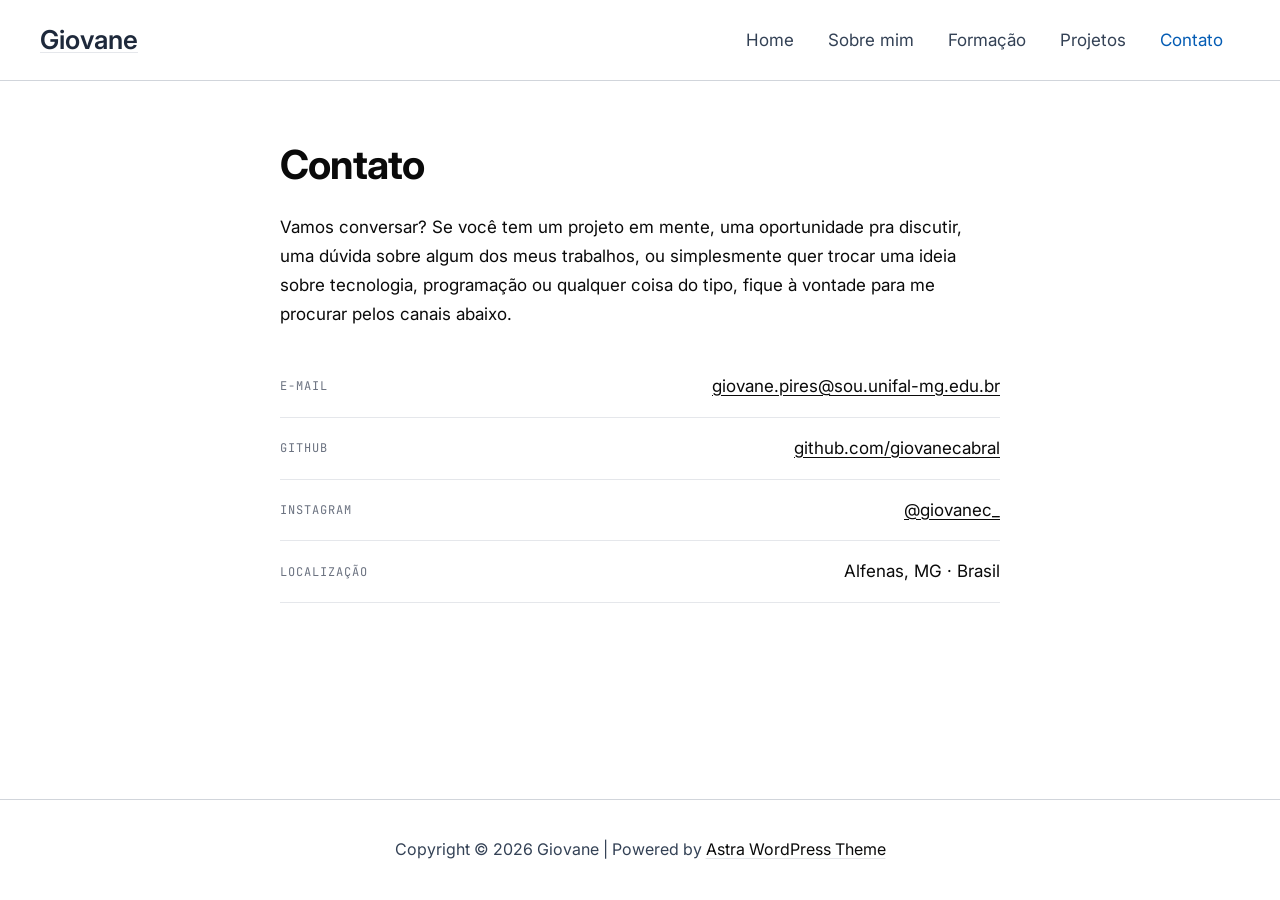
==== commit b9897c4a: "atualizações" ====
--- a/contato/index.html
+++ b/contato/index.html
@@ -330,15 +330,7 @@
 
 
 
-<h2 class="wp-block-heading">Trabalhos freelance</h2>
-
-
-
-<p class="wp-block-paragraph">Atendo pequenos negócios da região de Alfenas e também projetos remotos. Se você está começando um negócio, quer colocar seu trabalho na internet com um site institucional, uma landing page ou uma presença digital básica mas bem feita, me manda uma mensagem. Costumo entregar propostas com escopo claro, prazo definido e preço justo.</p>
-
-
-
-<p class="wp-block-paragraph">Também estou aberto a colaborações em projetos próprios, iniciativas estudantis e qualquer coisa interessante que envolva código e aprendizado.</p>
+<p class="wp-block-paragraph"></p>
 
 	
 	
